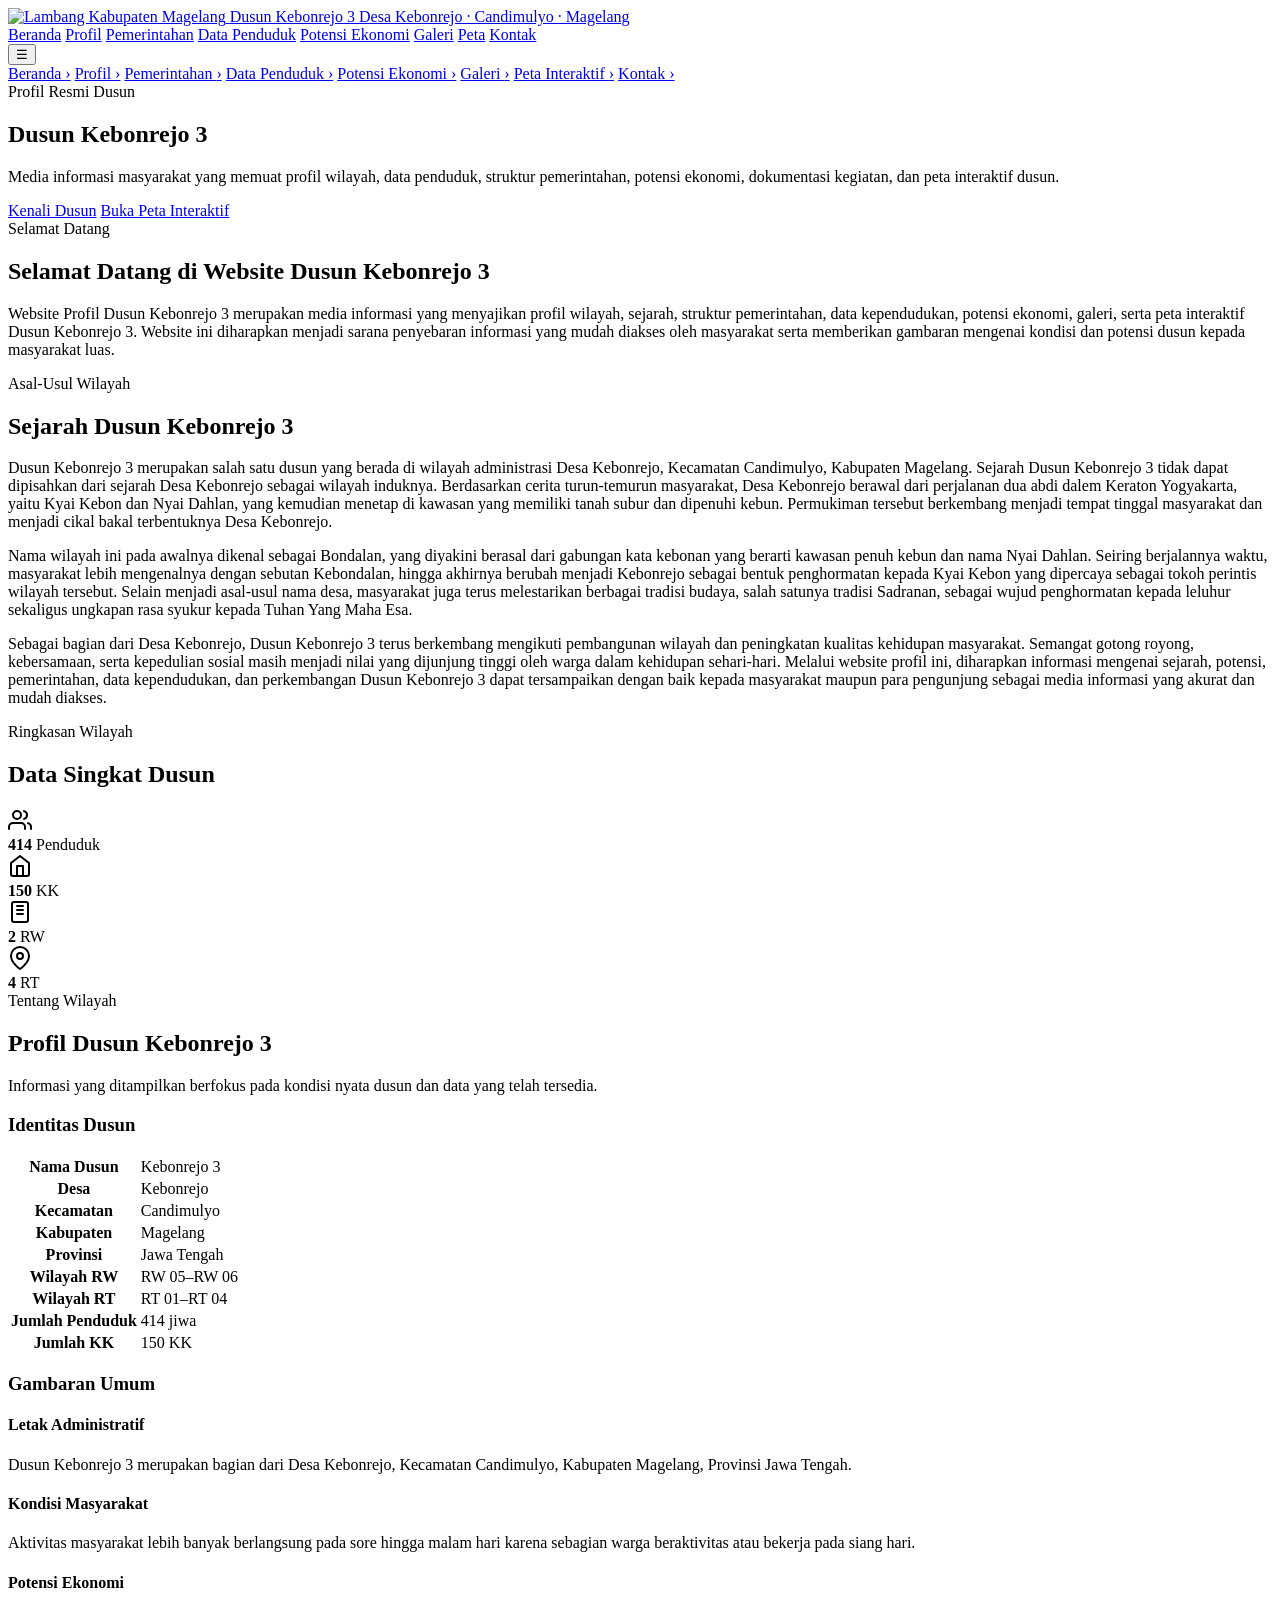
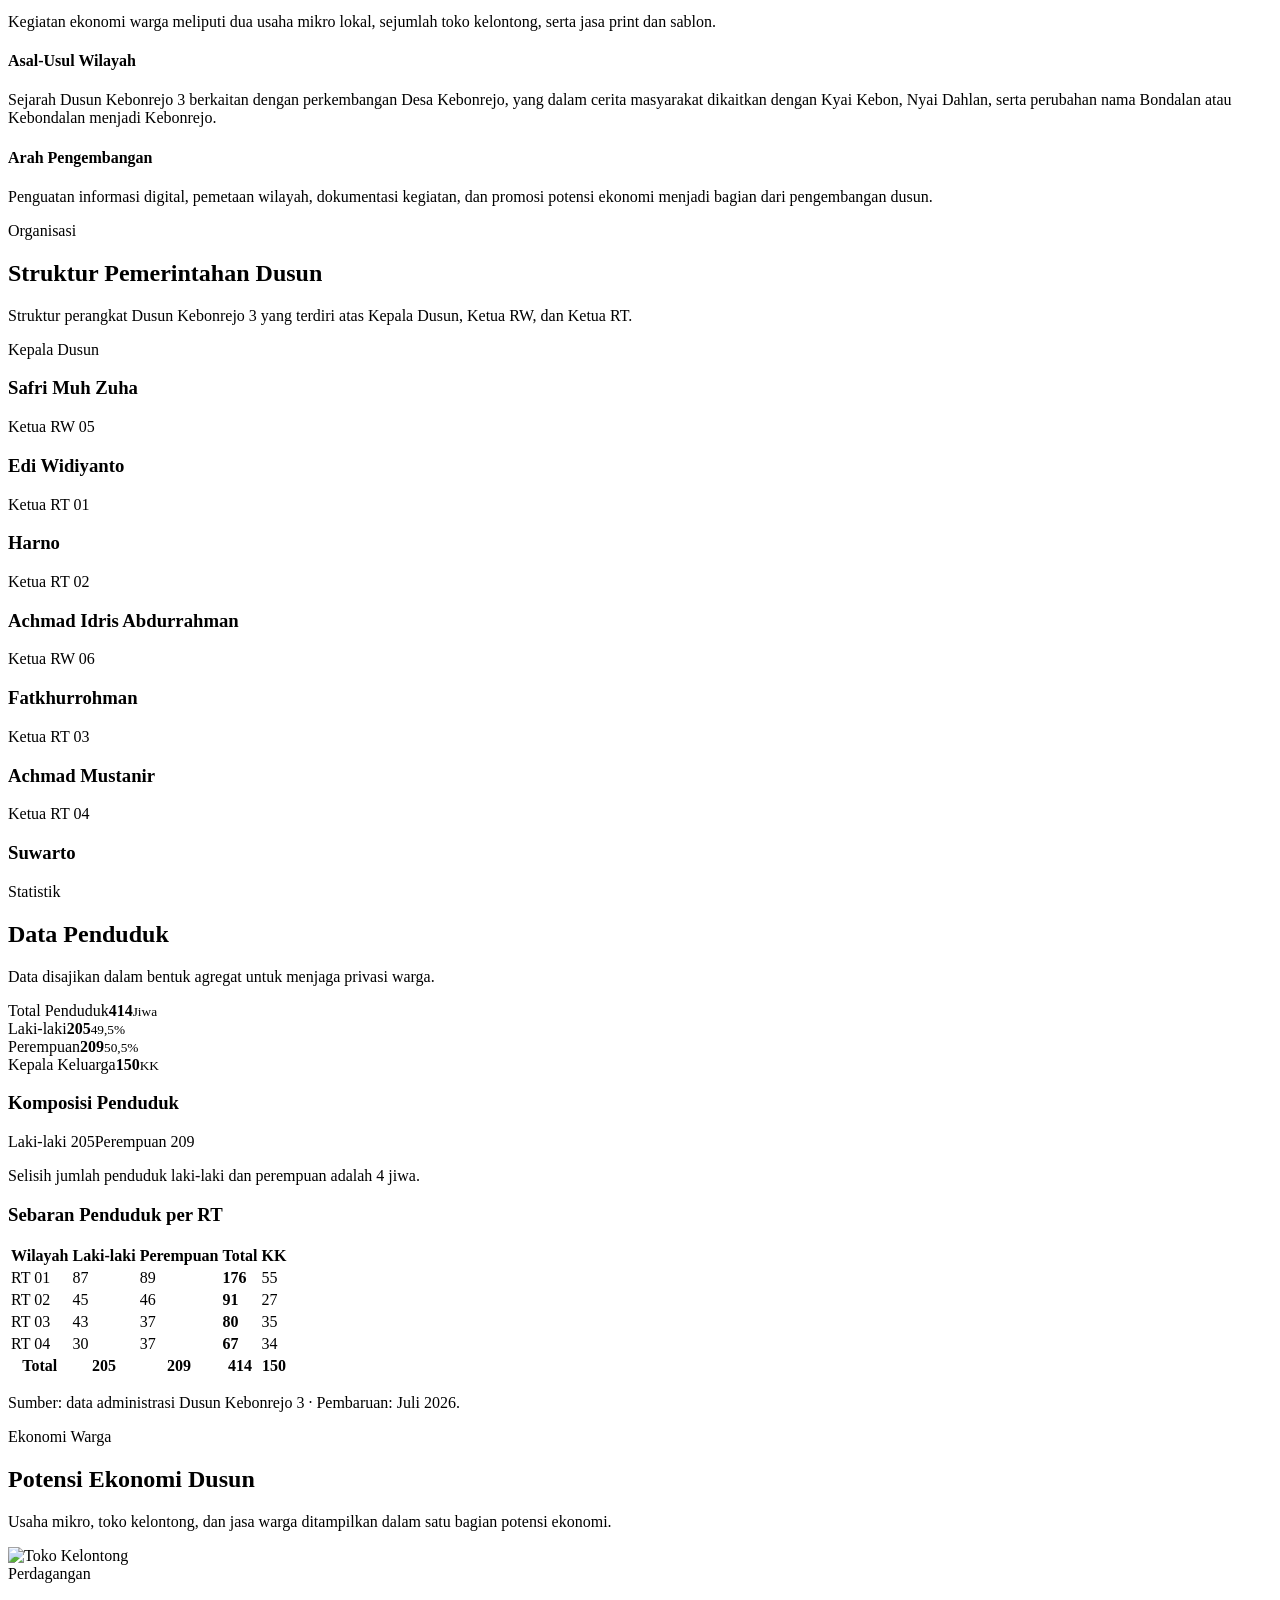
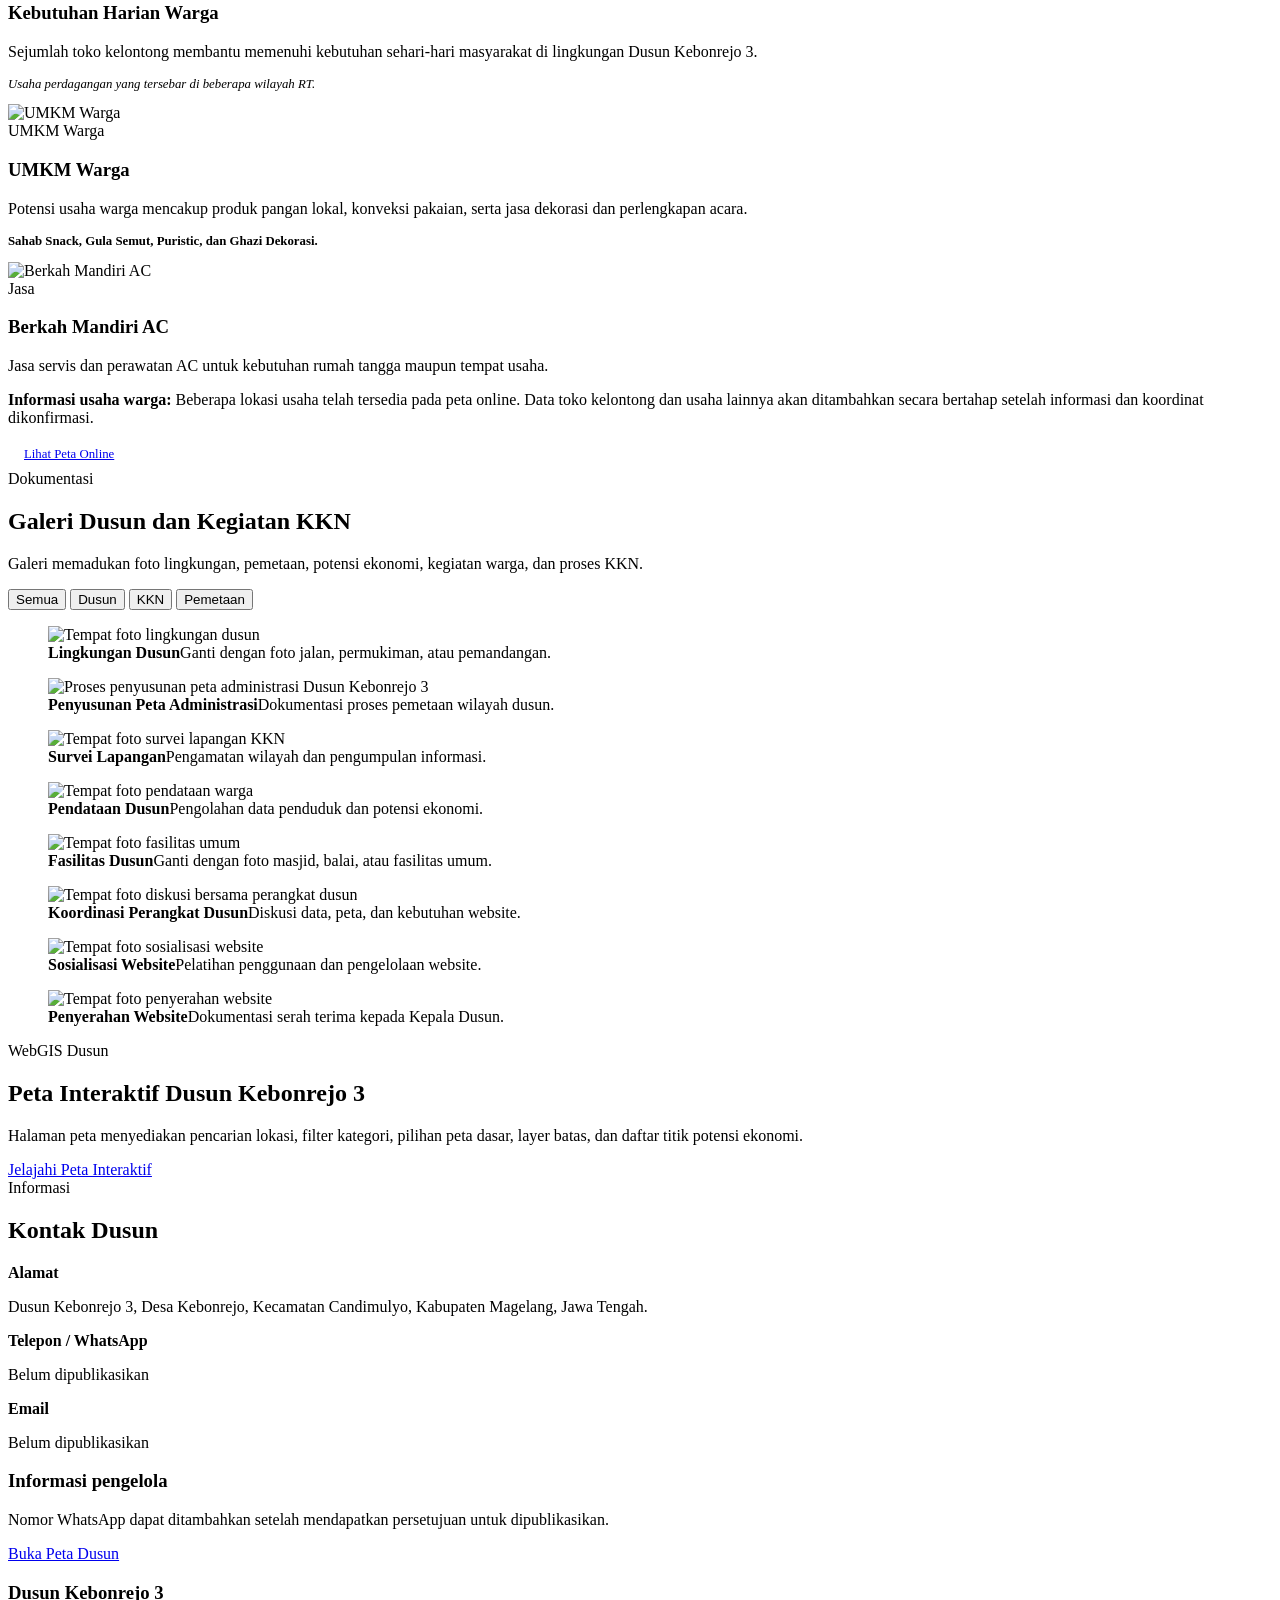
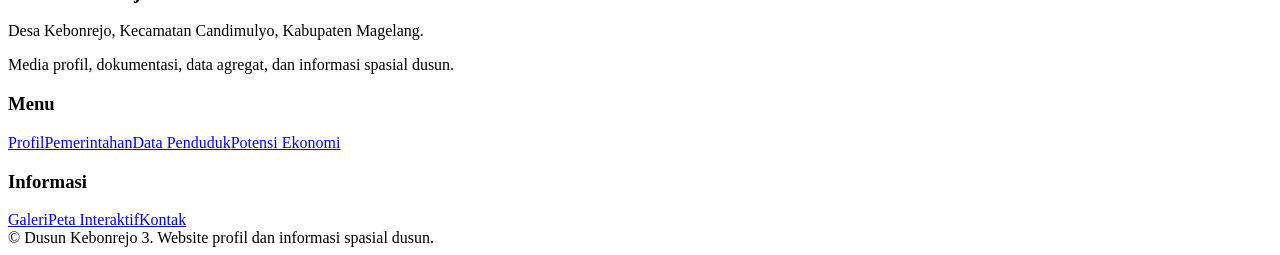
==== index.html @ 71b4f5b8 "Add files via upload" ====
<!DOCTYPE html>
<html lang="id">
<head>
  <meta charset="UTF-8" />
  <meta name="viewport" content="width=device-width, initial-scale=1.0" />
  <meta name="theme-color" content="#123b24" />
  <meta name="description" content="Website profil Dusun Kebonrejo 3, Desa Kebonrejo, Kecamatan Candimulyo, Kabupaten Magelang." />
  <title>Dusun Kebonrejo 3 | Profil Dusun</title>
  <link rel="icon" href="assets/img/Lambang_Kabupaten_Magelang.jpg" type="image/jpeg" />
  <link rel="stylesheet" href="assets/css/styles.css" />
</head>
<body data-page="beranda">
  <header class="site-header">
    <div class="container navbar">
      <a class="brand" href="index.html" aria-label="Beranda Dusun Kebonrejo 3">
        <img class="brand__logo" src="assets/img/Lambang_Kabupaten_Magelang.jpg" alt="Lambang Kabupaten Magelang" />
        <span>
          <span class="brand__title">Dusun Kebonrejo 3</span>
          <span class="brand__subtitle">Desa Kebonrejo · Candimulyo · Magelang</span>
        </span>
      </a>

      <nav class="main-nav" aria-label="Navigasi utama">
        <a data-nav="beranda" href="#beranda">Beranda</a>
        <a href="#profil">Profil</a>
        <a href="#pemerintahan">Pemerintahan</a>
        <a href="#data">Data Penduduk</a>
        <a href="#potensi">Potensi Ekonomi</a>
        <a href="#galeri">Galeri</a>
        <a data-nav="peta" href="peta.html">Peta</a>
        <a href="#kontak">Kontak</a>
      </nav>

      <button class="menu-toggle" id="menuToggle" type="button" aria-label="Buka menu" aria-expanded="false">☰</button>
    </div>

    <div class="mobile-menu" id="mobileMenu">
      <nav aria-label="Navigasi mobile">
        <a href="#beranda">Beranda <span>›</span></a>
        <a href="#profil">Profil <span>›</span></a>
        <a href="#pemerintahan">Pemerintahan <span>›</span></a>
        <a href="#data">Data Penduduk <span>›</span></a>
        <a href="#potensi">Potensi Ekonomi <span>›</span></a>
        <a href="#galeri">Galeri <span>›</span></a>
        <a href="peta.html">Peta Interaktif <span>›</span></a>
        <a href="#kontak">Kontak <span>›</span></a>
      </nav>
    </div>
  </header>

  <main>
    <section class="hero" id="beranda">
      <div class="container hero__content">
        <span class="hero__label">Profil Resmi Dusun</span>
        <h1>Dusun Kebonrejo 3</h1>
        <p>
          Media informasi masyarakat yang memuat profil wilayah, data penduduk,
          struktur pemerintahan, potensi ekonomi, dokumentasi kegiatan, dan peta interaktif dusun.
        </p>
        <div class="button-row">
          <a class="button button--primary" href="#profil">Kenali Dusun</a>
          <a class="button button--light" href="peta.html">Buka Peta Interaktif</a>
        </div>
      </div>
    </section>

    <section class="section">
      <div class="container intro-layout">
        <!-- Panel 1: Selamat Datang -->
        <article class="panel">
          <div class="panel__body">
            <div class="section-heading compact">
              <div class="section-heading__text">
                <span class="section-kicker">Selamat Datang</span>
                <h2>Selamat Datang di Website Dusun Kebonrejo 3</h2>
              </div>
            </div>
            <p class="intro-welcome-text">
              Website Profil Dusun Kebonrejo 3 merupakan media informasi yang menyajikan profil wilayah, sejarah, struktur pemerintahan, data kependudukan, potensi ekonomi, galeri, serta peta interaktif Dusun Kebonrejo 3. Website ini diharapkan menjadi sarana penyebaran informasi yang mudah diakses oleh masyarakat serta memberikan gambaran mengenai kondisi dan potensi dusun kepada masyarakat luas.
            </p>
          </div>
        </article>

        <!-- Panel 2: Sejarah Dusun Kebonrejo 3 -->
        <article class="panel">
          <div class="panel__body">
            <div class="section-heading compact">
              <div class="section-heading__text">
                <span class="section-kicker">Asal-Usul Wilayah</span>
                <h2>Sejarah Dusun Kebonrejo 3</h2>
              </div>
            </div>
            <div class="history-content">
              <p>Dusun Kebonrejo 3 merupakan salah satu dusun yang berada di wilayah administrasi Desa Kebonrejo, Kecamatan Candimulyo, Kabupaten Magelang. Sejarah Dusun Kebonrejo 3 tidak dapat dipisahkan dari sejarah Desa Kebonrejo sebagai wilayah induknya. Berdasarkan cerita turun-temurun masyarakat, Desa Kebonrejo berawal dari perjalanan dua abdi dalem Keraton Yogyakarta, yaitu Kyai Kebon dan Nyai Dahlan, yang kemudian menetap di kawasan yang memiliki tanah subur dan dipenuhi kebun. Permukiman tersebut berkembang menjadi tempat tinggal masyarakat dan menjadi cikal bakal terbentuknya Desa Kebonrejo.</p>
              <p>Nama wilayah ini pada awalnya dikenal sebagai Bondalan, yang diyakini berasal dari gabungan kata kebonan yang berarti kawasan penuh kebun dan nama Nyai Dahlan. Seiring berjalannya waktu, masyarakat lebih mengenalnya dengan sebutan Kebondalan, hingga akhirnya berubah menjadi Kebonrejo sebagai bentuk penghormatan kepada Kyai Kebon yang dipercaya sebagai tokoh perintis wilayah tersebut. Selain menjadi asal-usul nama desa, masyarakat juga terus melestarikan berbagai tradisi budaya, salah satunya tradisi Sadranan, sebagai wujud penghormatan kepada leluhur sekaligus ungkapan rasa syukur kepada Tuhan Yang Maha Esa.</p>
              <p>Sebagai bagian dari Desa Kebonrejo, Dusun Kebonrejo 3 terus berkembang mengikuti pembangunan wilayah dan peningkatan kualitas kehidupan masyarakat. Semangat gotong royong, kebersamaan, serta kepedulian sosial masih menjadi nilai yang dijunjung tinggi oleh warga dalam kehidupan sehari-hari. Melalui website profil ini, diharapkan informasi mengenai sejarah, potensi, pemerintahan, data kependudukan, dan perkembangan Dusun Kebonrejo 3 dapat tersampaikan dengan baik kepada masyarakat maupun para pengunjung sebagai media informasi yang akurat dan mudah diakses.</p>
            </div>
          </div>
        </article>

        <!-- Panel 3: Data Singkat Dusun -->
        <article class="panel">
          <div class="panel__body">
            <div class="section-heading compact">
              <div class="section-heading__text">
                <span class="section-kicker">Ringkasan Wilayah</span>
                <h2>Data Singkat Dusun</h2>
              </div>
            </div>
            <div class="intro-stats-grid">
              <div class="intro-stat-card">
                <div class="intro-stat-card__icon">
                  <svg width="24" height="24" viewBox="0 0 24 24" fill="none" stroke="currentColor" stroke-width="2" stroke-linecap="round" stroke-linejoin="round"><path d="M17 21v-2a4 4 0 0 0-4-4H5a4 4 0 0 0-4 4v2"/><circle cx="9" cy="7" r="4"/><path d="M23 21v-2a4 4 0 0 0-3-3.87"/><path d="M16 3.13a4 4 0 0 1 0 7.75"/></svg>
                </div>
                <div class="intro-stat-card__info">
                  <strong>414</strong>
                  <span>Penduduk</span>
                </div>
              </div>

              <div class="intro-stat-card">
                <div class="intro-stat-card__icon">
                  <svg width="24" height="24" viewBox="0 0 24 24" fill="none" stroke="currentColor" stroke-width="2" stroke-linecap="round" stroke-linejoin="round"><path d="M3 9l9-7 9 7v11a2 2 0 0 1-2 2H5a2 2 0 0 1-2-2z"/><polyline points="9 22 9 12 15 12 15 22"/></svg>
                </div>
                <div class="intro-stat-card__info">
                  <strong>150</strong>
                  <span>KK</span>
                </div>
              </div>

              <div class="intro-stat-card">
                <div class="intro-stat-card__icon">
                  <svg width="24" height="24" viewBox="0 0 24 24" fill="none" stroke="currentColor" stroke-width="2" stroke-linecap="round" stroke-linejoin="round"><rect x="4" y="2" width="16" height="20" rx="2" ry="2"/><line x1="9" y1="6" x2="15" y2="6"/><line x1="9" y1="10" x2="15" y2="10"/><line x1="9" y1="14" x2="15" y2="14"/></svg>
                </div>
                <div class="intro-stat-card__info">
                  <strong>2</strong>
                  <span>RW</span>
                </div>
              </div>

              <div class="intro-stat-card">
                <div class="intro-stat-card__icon">
                  <svg width="24" height="24" viewBox="0 0 24 24" fill="none" stroke="currentColor" stroke-width="2" stroke-linecap="round" stroke-linejoin="round"><path d="M21 10c0 7-9 13-9 13s-9-6-9-13a9 9 0 0 1 18 0z"/><circle cx="12" cy="10" r="3"/></svg>
                </div>
                <div class="intro-stat-card__info">
                  <strong>4</strong>
                  <span>RT</span>
                </div>
              </div>
            </div>
          </div>
        </article>
      </div>
    </section>

    <section class="section section--light" id="profil">
      <div class="container">
        <div class="section-heading">
          <div class="section-heading__text">
            <span class="section-kicker">Tentang Wilayah</span>
            <h2>Profil Dusun Kebonrejo 3</h2>
            <p>Informasi yang ditampilkan berfokus pada kondisi nyata dusun dan data yang telah tersedia.</p>
          </div>
        </div>

        <div class="profile-layout">
          <article class="panel">
            <div class="panel__body">
              <h3 class="profile-title">Identitas Dusun</h3>
              <table class="info-table identity-table">
                <tbody>
                  <tr><th>Nama Dusun</th><td>Kebonrejo 3</td></tr>
                  <tr><th>Desa</th><td>Kebonrejo</td></tr>
                  <tr><th>Kecamatan</th><td>Candimulyo</td></tr>
                  <tr><th>Kabupaten</th><td>Magelang</td></tr>
                  <tr><th>Provinsi</th><td>Jawa Tengah</td></tr>
                  <tr><th>Wilayah RW</th><td>RW 05–RW 06</td></tr>
                  <tr><th>Wilayah RT</th><td>RT 01–RT 04</td></tr>
                  <tr><th>Jumlah Penduduk</th><td>414 jiwa</td></tr>
                  <tr><th>Jumlah KK</th><td>150 KK</td></tr>
                </tbody>
              </table>
            </div>
          </article>

          <article class="panel">
            <div class="panel__body">
              <h3 class="profile-title">Gambaran Umum</h3>
              <div class="profile-content">
                <section class="profile-content__item"><h4>Letak Administratif</h4><p>Dusun Kebonrejo 3 merupakan bagian dari Desa Kebonrejo, Kecamatan Candimulyo, Kabupaten Magelang, Provinsi Jawa Tengah.</p></section>
                <section class="profile-content__item"><h4>Kondisi Masyarakat</h4><p>Aktivitas masyarakat lebih banyak berlangsung pada sore hingga malam hari karena sebagian warga beraktivitas atau bekerja pada siang hari.</p></section>
                <section class="profile-content__item"><h4>Potensi Ekonomi</h4><p>Kegiatan ekonomi warga meliputi dua usaha mikro lokal, sejumlah toko kelontong, serta jasa print dan sablon.</p></section>
                <section class="profile-content__item"><h4>Asal-Usul Wilayah</h4><p>Sejarah Dusun Kebonrejo 3 berkaitan dengan perkembangan Desa Kebonrejo, yang dalam cerita masyarakat dikaitkan dengan Kyai Kebon, Nyai Dahlan, serta perubahan nama Bondalan atau Kebondalan menjadi Kebonrejo.</p></section>
                <section class="profile-content__item"><h4>Arah Pengembangan</h4><p>Penguatan informasi digital, pemetaan wilayah, dokumentasi kegiatan, dan promosi potensi ekonomi menjadi bagian dari pengembangan dusun.</p></section>
              </div>
            </div>
          </article>
        </div>
      </div>
    </section>

    <section class="section" id="pemerintahan">
      <div class="container">
        <div class="section-heading">
          <div class="section-heading__text">
            <span class="section-kicker">Organisasi</span>
            <h2>Struktur Pemerintahan Dusun</h2>
            <p>Struktur perangkat Dusun Kebonrejo 3 yang terdiri atas Kepala Dusun, Ketua RW, dan Ketua RT.</p>
          </div>
        </div>

        <div class="org-chart">
          <article class="official-card official-card--featured">
            <span class="official-card__role">Kepala Dusun</span>
            <h3>Safri Muh Zuha</h3>
          </article>

          <span class="org-line"></span>

          <div class="org-branches">
            <div class="org-branch">
              <article class="official-card official-card--rw">
                <span class="official-card__role">Ketua RW 05</span>
                <h3>Edi Widiyanto</h3>
              </article>

              <span class="org-line"></span>

              <div class="org-subgrid">
                <article class="official-card">
                  <span class="official-card__role">Ketua RT 01</span>
                  <h3>Harno</h3>
                </article>
                <article class="official-card">
                  <span class="official-card__role">Ketua RT 02</span>
                  <h3>Achmad Idris Abdurrahman</h3>
                </article>
              </div>
            </div>

            <div class="org-branch">
              <article class="official-card official-card--rw">
                <span class="official-card__role">Ketua RW 06</span>
                <h3>Fatkhurrohman</h3>
              </article>

              <span class="org-line"></span>

              <div class="org-subgrid">
                <article class="official-card">
                  <span class="official-card__role">Ketua RT 03</span>
                  <h3>Achmad Mustanir</h3>
                </article>
                <article class="official-card">
                  <span class="official-card__role">Ketua RT 04</span>
                  <h3>Suwarto</h3>
                </article>
              </div>
            </div>
          </div>
        </div>
      </div>
    </section>

    <section class="section section--light" id="data">
      <div class="container">
        <div class="section-heading">
          <div class="section-heading__text"><span class="section-kicker">Statistik</span><h2>Data Penduduk</h2><p>Data disajikan dalam bentuk agregat untuk menjaga privasi warga.</p></div>
        </div>

        <div class="grid-4 data-grid-mobile">
          <article class="panel data-box"><span>Total Penduduk</span><strong>414</strong><small>Jiwa</small></article>
          <article class="panel data-box"><span>Laki-laki</span><strong>205</strong><small>49,5%</small></article>
          <article class="panel data-box"><span>Perempuan</span><strong>209</strong><small>50,5%</small></article>
          <article class="panel data-box"><span>Kepala Keluarga</span><strong>150</strong><small>KK</small></article>
        </div>

        <div class="data-layout">
          <article class="panel">
            <div class="panel__body">
              <h3 class="profile-title">Komposisi Penduduk</h3>
              <div class="gender-bar" aria-label="Perbandingan penduduk laki-laki dan perempuan"><span class="gender-bar__male" style="width:49.5%">Laki-laki 205</span><span class="gender-bar__female" style="width:50.5%">Perempuan 209</span></div>
              <p class="data-note">Selisih jumlah penduduk laki-laki dan perempuan adalah 4 jiwa.</p>
            </div>
          </article>

          <article class="panel">
            <div class="panel__body">
              <h3 class="profile-title">Sebaran Penduduk per RT</h3>
              <div class="table-wrap">
                <table class="info-table population-table">
                  <thead><tr><th>Wilayah</th><th>Laki-laki</th><th>Perempuan</th><th>Total</th><th>KK</th></tr></thead>
                  <tbody>
                    <tr><td>RT 01</td><td>87</td><td>89</td><td><strong>176</strong></td><td>55</td></tr>
                    <tr><td>RT 02</td><td>45</td><td>46</td><td><strong>91</strong></td><td>27</td></tr>
                    <tr><td>RT 03</td><td>43</td><td>37</td><td><strong>80</strong></td><td>35</td></tr>
                    <tr><td>RT 04</td><td>30</td><td>37</td><td><strong>67</strong></td><td>34</td></tr>
                  </tbody>
                  <tfoot><tr><th>Total</th><th>205</th><th>209</th><th>414</th><th>150</th></tr></tfoot>
                </table>
              </div>
            </div>
          </article>
        </div>
        <p class="data-source">Sumber: data administrasi Dusun Kebonrejo 3 · Pembaruan: Juli 2026.</p>
      </div>
    </section>

    <section class="section" id="potensi">
      <div class="container">
        <div class="section-heading">
          <div class="section-heading__text">
            <span class="section-kicker">Ekonomi Warga</span>
            <h2>Potensi Ekonomi Dusun</h2>
            <p>Usaha mikro, toko kelontong, dan jasa warga ditampilkan dalam satu bagian potensi ekonomi.</p>
          </div>
        </div>
        <div class="grid-3 potential-grid">
          <!-- Card 1: Toko Kelontong -->
          <article class="potential-card">
            <img src="assets/img/potensi-toko.svg" alt="Toko Kelontong" />
            <div>
              <span class="tag">Perdagangan</span>
              <h3>Kebutuhan Harian Warga</h3>
              <p>Sejumlah toko kelontong membantu memenuhi kebutuhan sehari-hari masyarakat di lingkungan Dusun Kebonrejo 3.</p>
              <p style="margin-top: 8px; font-size: 0.8rem; color: var(--muted); font-style: italic;">Usaha perdagangan yang tersebar di beberapa wilayah RT.</p>
            </div>
          </article>
          <!-- Card 2: Produk dan Usaha Kreatif -->
          <article class="potential-card">
            <img src="assets/img/potensi-umkm.svg" alt="UMKM Warga" />
            <div>
              <span class="tag">UMKM Warga</span>
              <h3>UMKM Warga</h3>
              <p>Potensi usaha warga mencakup produk pangan lokal, konveksi pakaian, serta jasa dekorasi dan perlengkapan acara.</p>
              <p style="margin-top: 8px; font-size: 0.8rem; color: var(--primary-700); font-weight: 700;">Sahab Snack, Gula Semut, Puristic, dan Ghazi Dekorasi.</p>
            </div>
          </article>
          <!-- Card 3: Jasa -->
          <article class="potential-card">
            <img src="assets/img/potensi-sablon.svg" alt="Berkah Mandiri AC" />
            <div>
              <span class="tag">Jasa</span>
              <h3>Berkah Mandiri AC</h3>
              <p>Jasa servis dan perawatan AC untuk kebutuhan rumah tangga maupun tempat usaha.</p>
            </div>
          </article>
        </div>
        <div class="notice-box" style="display: flex; flex-direction: column; align-items: flex-start; gap: 12px;">
          <span><strong>Informasi usaha warga:</strong> Beberapa lokasi usaha telah tersedia pada peta online. Data toko kelontong dan usaha lainnya akan ditambahkan secara bertahap setelah informasi dan koordinat dikonfirmasi.</span>
          <a class="button button--primary" href="peta.html" style="font-size: 0.8rem; padding: 8px 16px;">Lihat Peta Online</a>
        </div>
      </div>
    </section>

    <section class="section section--light" id="galeri">
      <div class="container">
        <div class="section-heading">
          <div class="section-heading__text"><span class="section-kicker">Dokumentasi</span><h2>Galeri Dusun dan Kegiatan KKN</h2><p>Galeri memadukan foto lingkungan, pemetaan, potensi ekonomi, kegiatan warga, dan proses KKN.</p></div>
          <div class="gallery-filter" aria-label="Filter galeri">
            <button class="gallery-filter__button active" data-filter="all">Semua</button>
            <button class="gallery-filter__button" data-filter="dusun">Dusun</button>
            <button class="gallery-filter__button" data-filter="kkn">KKN</button>
            <button class="gallery-filter__button" data-filter="peta">Pemetaan</button>
          </div>
        </div>

        <div class="gallery-grid">
          <figure class="gallery-item" data-category="dusun"><img src="assets/img/galeri-lingkungan.svg" alt="Tempat foto lingkungan dusun" /><figcaption><strong>Lingkungan Dusun</strong><span>Ganti dengan foto jalan, permukiman, atau pemandangan.</span></figcaption></figure>
          <figure class="gallery-item" data-category="peta"><img src="assets/img/peta-progress.jpg" alt="Proses penyusunan peta administrasi Dusun Kebonrejo 3" /><figcaption><strong>Penyusunan Peta Administrasi</strong><span>Dokumentasi proses pemetaan wilayah dusun.</span></figcaption></figure>
          <figure class="gallery-item" data-category="kkn"><img src="assets/img/galeri-survei.svg" alt="Tempat foto survei lapangan KKN" /><figcaption><strong>Survei Lapangan</strong><span>Pengamatan wilayah dan pengumpulan informasi.</span></figcaption></figure>
          <figure class="gallery-item" data-category="kkn"><img src="assets/img/galeri-pendataan.svg" alt="Tempat foto pendataan warga" /><figcaption><strong>Pendataan Dusun</strong><span>Pengolahan data penduduk dan potensi ekonomi.</span></figcaption></figure>
          <figure class="gallery-item" data-category="dusun"><img src="assets/img/galeri-fasilitas.svg" alt="Tempat foto fasilitas umum" /><figcaption><strong>Fasilitas Dusun</strong><span>Ganti dengan foto masjid, balai, atau fasilitas umum.</span></figcaption></figure>
          <figure class="gallery-item" data-category="kkn"><img src="assets/img/galeri-diskusi.svg" alt="Tempat foto diskusi bersama perangkat dusun" /><figcaption><strong>Koordinasi Perangkat Dusun</strong><span>Diskusi data, peta, dan kebutuhan website.</span></figcaption></figure>
          <figure class="gallery-item" data-category="kkn"><img src="assets/img/galeri-sosialisasi.svg" alt="Tempat foto sosialisasi website" /><figcaption><strong>Sosialisasi Website</strong><span>Pelatihan penggunaan dan pengelolaan website.</span></figcaption></figure>
          <figure class="gallery-item" data-category="kkn"><img src="assets/img/galeri-penyerahan.svg" alt="Tempat foto penyerahan website" /><figcaption><strong>Penyerahan Website</strong><span>Dokumentasi serah terima kepada Kepala Dusun.</span></figcaption></figure>
        </div>
      </div>
    </section>

    <section class="section">
      <div class="container">
        <article class="panel map-cta">
          <div><span class="section-kicker">WebGIS Dusun</span><h2>Peta Interaktif Dusun Kebonrejo 3</h2><p>Halaman peta menyediakan pencarian lokasi, filter kategori, pilihan peta dasar, layer batas, dan daftar titik potensi ekonomi.</p></div>
          <a class="button button--primary" href="peta.html">Jelajahi Peta Interaktif</a>
        </article>
      </div>
    </section>

    <section class="section section--light" id="kontak">
      <div class="container contact-grid">
        <div class="panel">
          <div class="panel__body">
            <div class="section-heading compact"><div class="section-heading__text"><span class="section-kicker">Informasi</span><h2>Kontak Dusun</h2></div></div>
            <div class="contact-list">
              <div class="contact-item"><strong>Alamat</strong><p>Dusun Kebonrejo 3, Desa Kebonrejo, Kecamatan Candimulyo, Kabupaten Magelang, Jawa Tengah.</p></div>
              <div class="contact-item"><strong>Telepon / WhatsApp</strong><p>Belum dipublikasikan</p></div>
              <div class="contact-item"><strong>Email</strong><p>Belum dipublikasikan</p></div>
            </div>
          </div>
        </div>
        <aside class="contact-action">
          <h3>Informasi pengelola</h3>
          <p>Nomor WhatsApp dapat ditambahkan setelah mendapatkan persetujuan untuk dipublikasikan.</p>
          <a class="button button--light" href="peta.html">Buka Peta Dusun</a>
        </aside>
      </div>
    </section>
  </main>

  <footer class="site-footer">
    <div class="container site-footer__main">
      <div><h3>Dusun Kebonrejo 3</h3><p>Desa Kebonrejo, Kecamatan Candimulyo, Kabupaten Magelang.</p><p>Media profil, dokumentasi, data agregat, dan informasi spasial dusun.</p></div>
      <div><h3>Menu</h3><nav class="footer-links"><a href="#profil">Profil</a><a href="#pemerintahan">Pemerintahan</a><a href="#data">Data Penduduk</a><a href="#potensi">Potensi Ekonomi</a></nav></div>
      <div><h3>Informasi</h3><nav class="footer-links"><a href="#galeri">Galeri</a><a href="peta.html">Peta Interaktif</a><a href="#kontak">Kontak</a></nav></div>
    </div>
    <div class="site-footer__bottom">© <span id="currentYear"></span> Dusun Kebonrejo 3. Website profil dan informasi spasial dusun.</div>
  </footer>

  <script src="assets/js/main.js"></script>
</body>
</html>
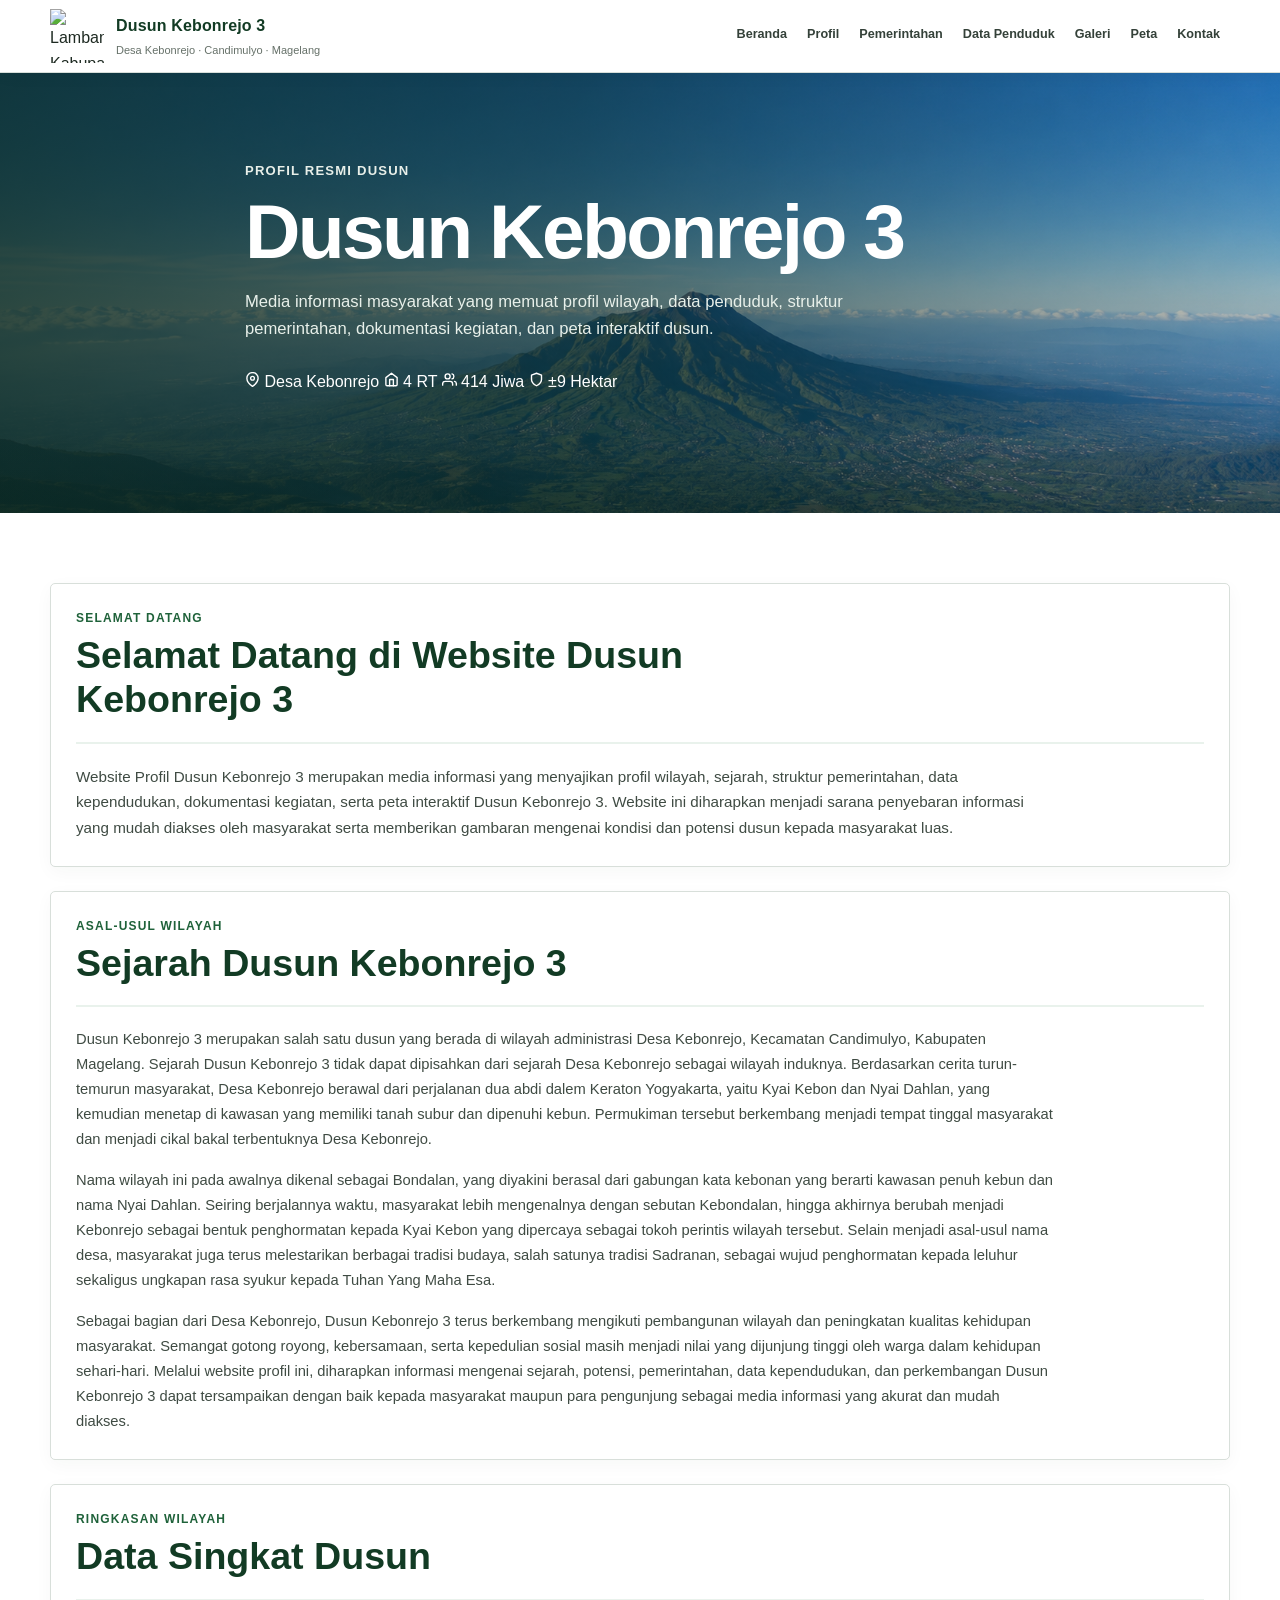
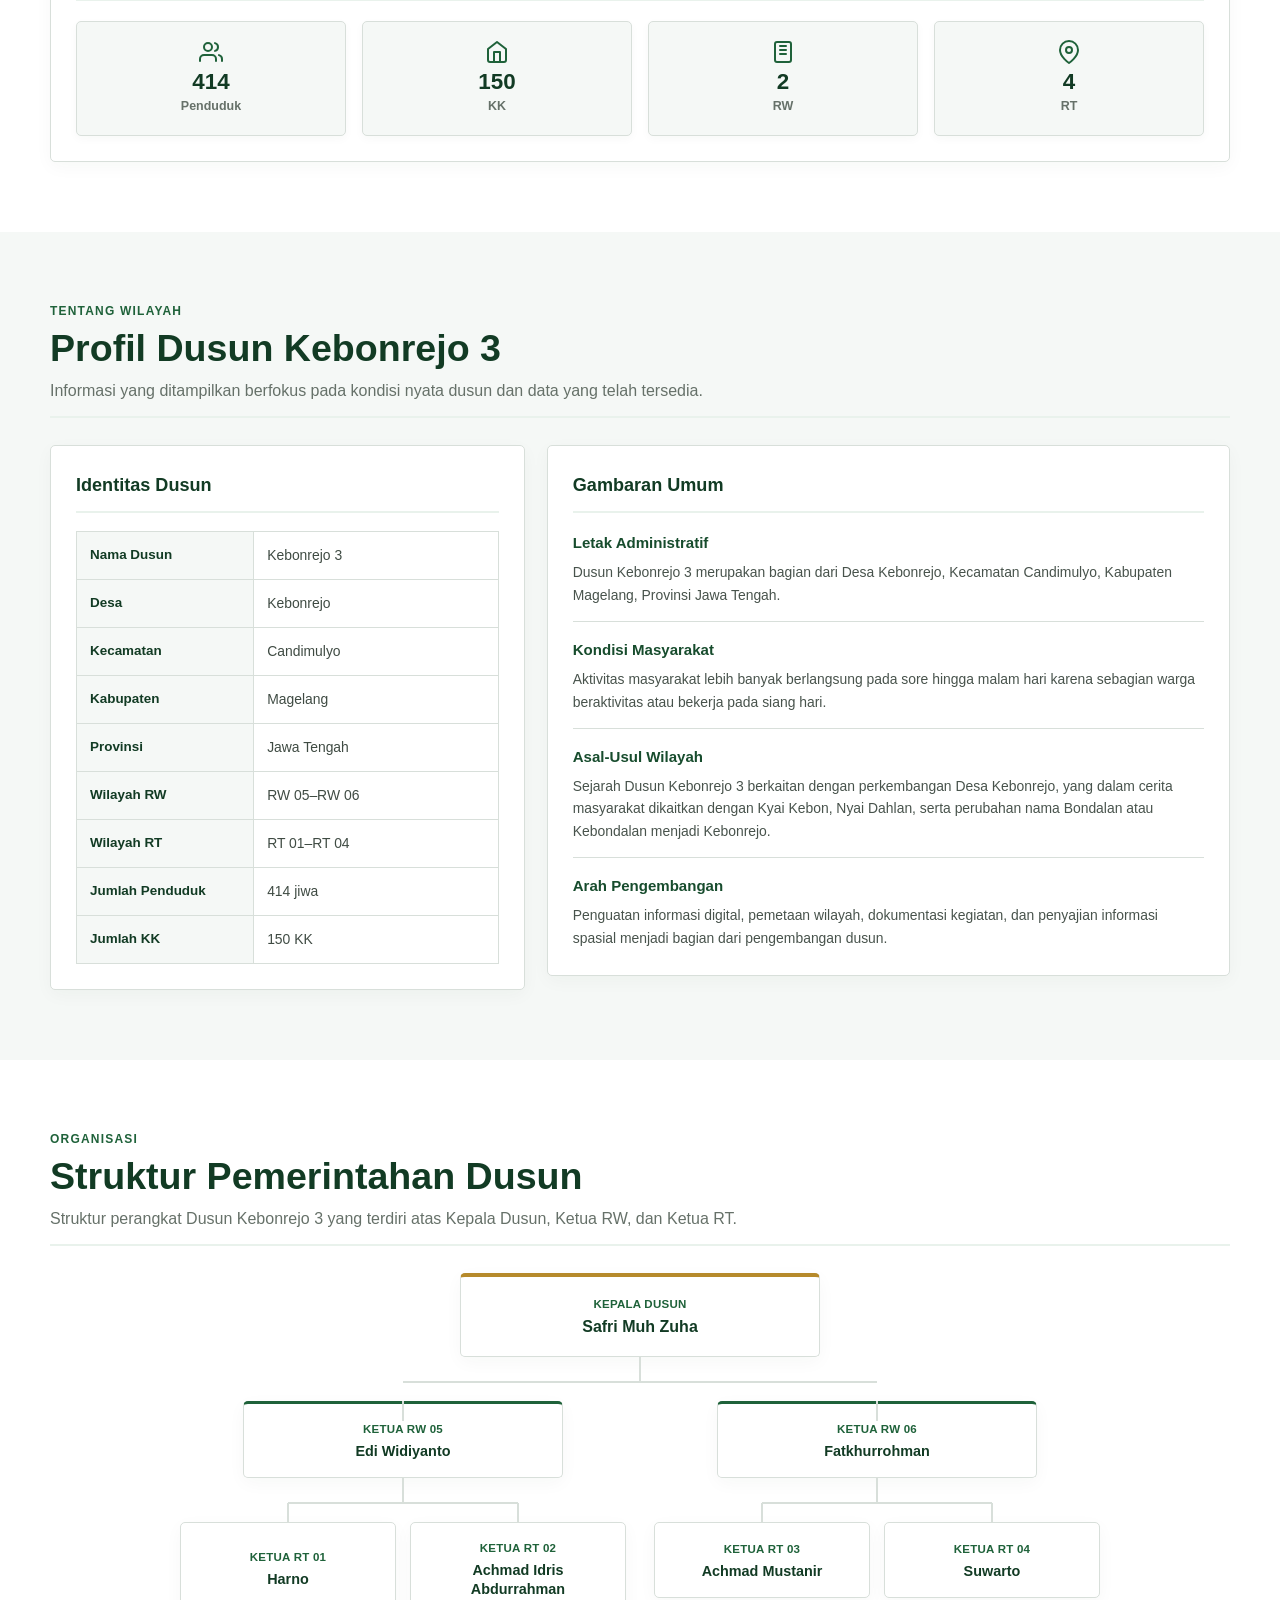
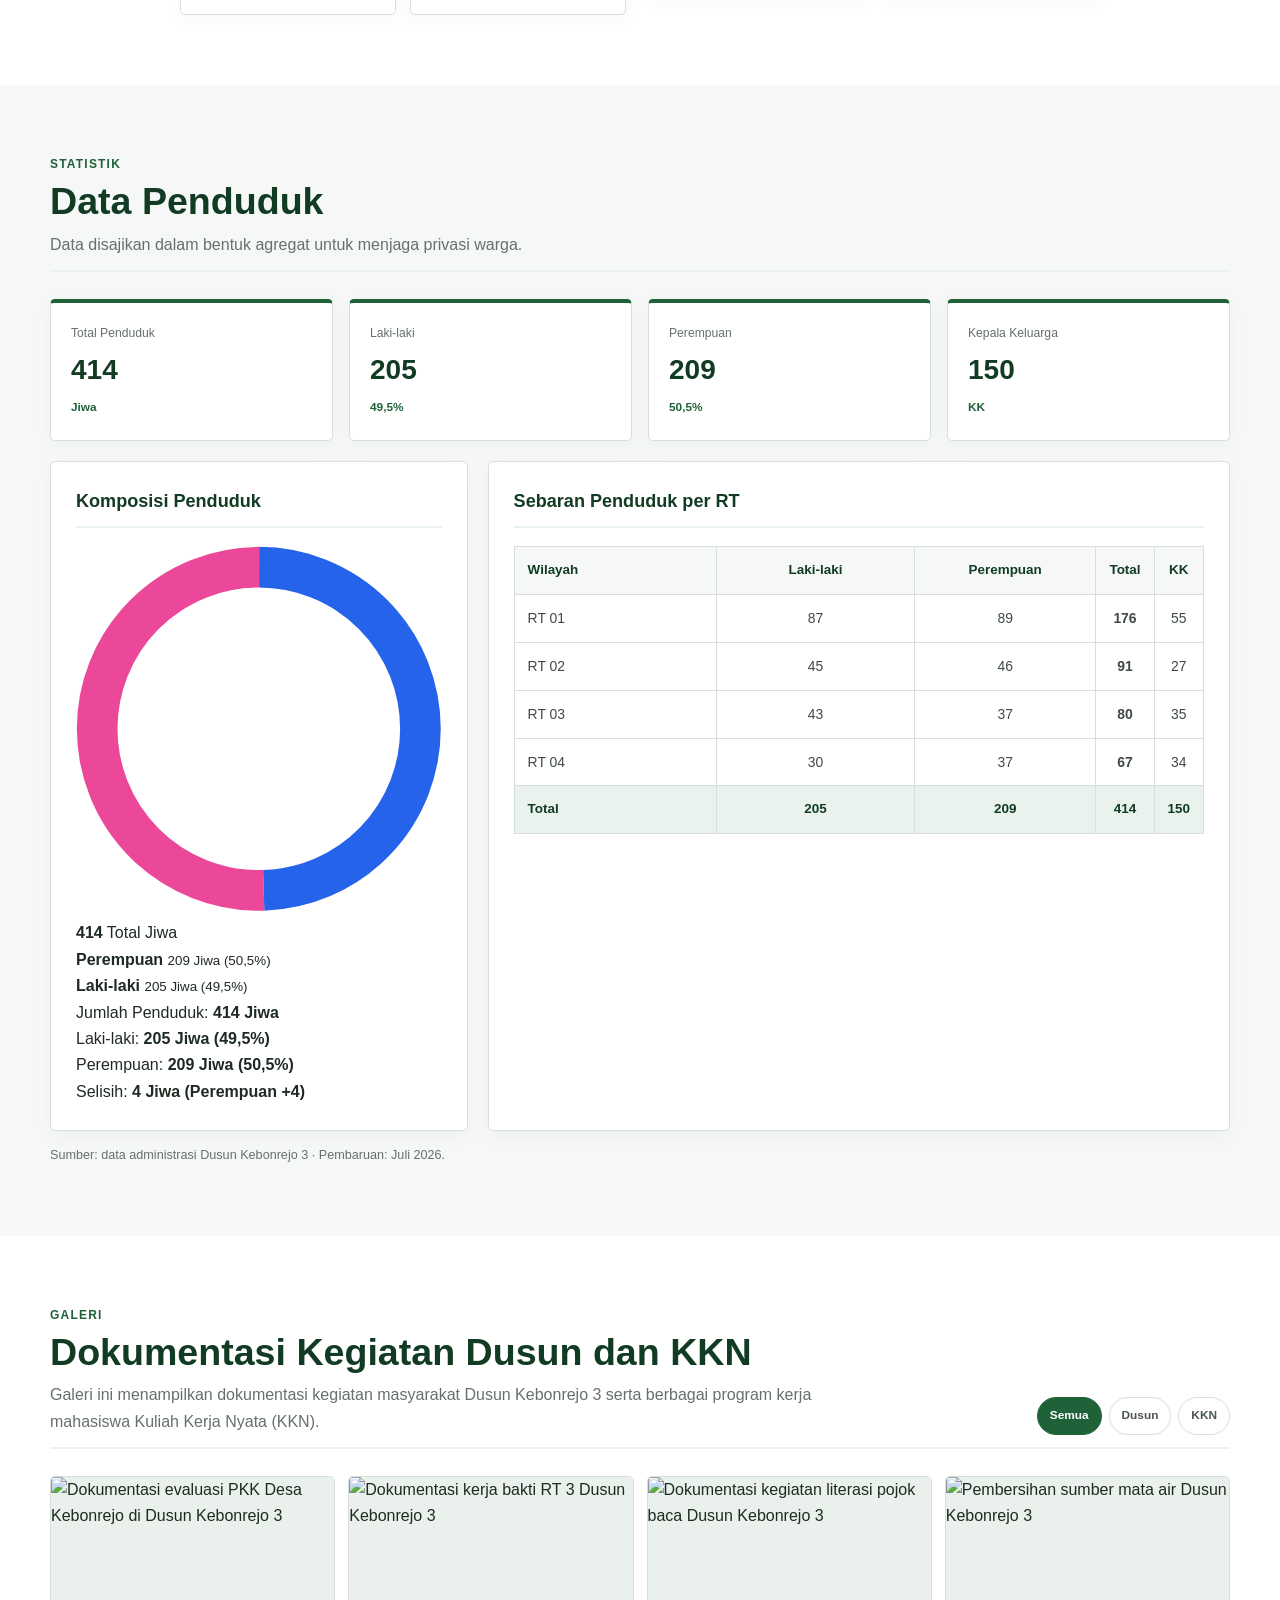
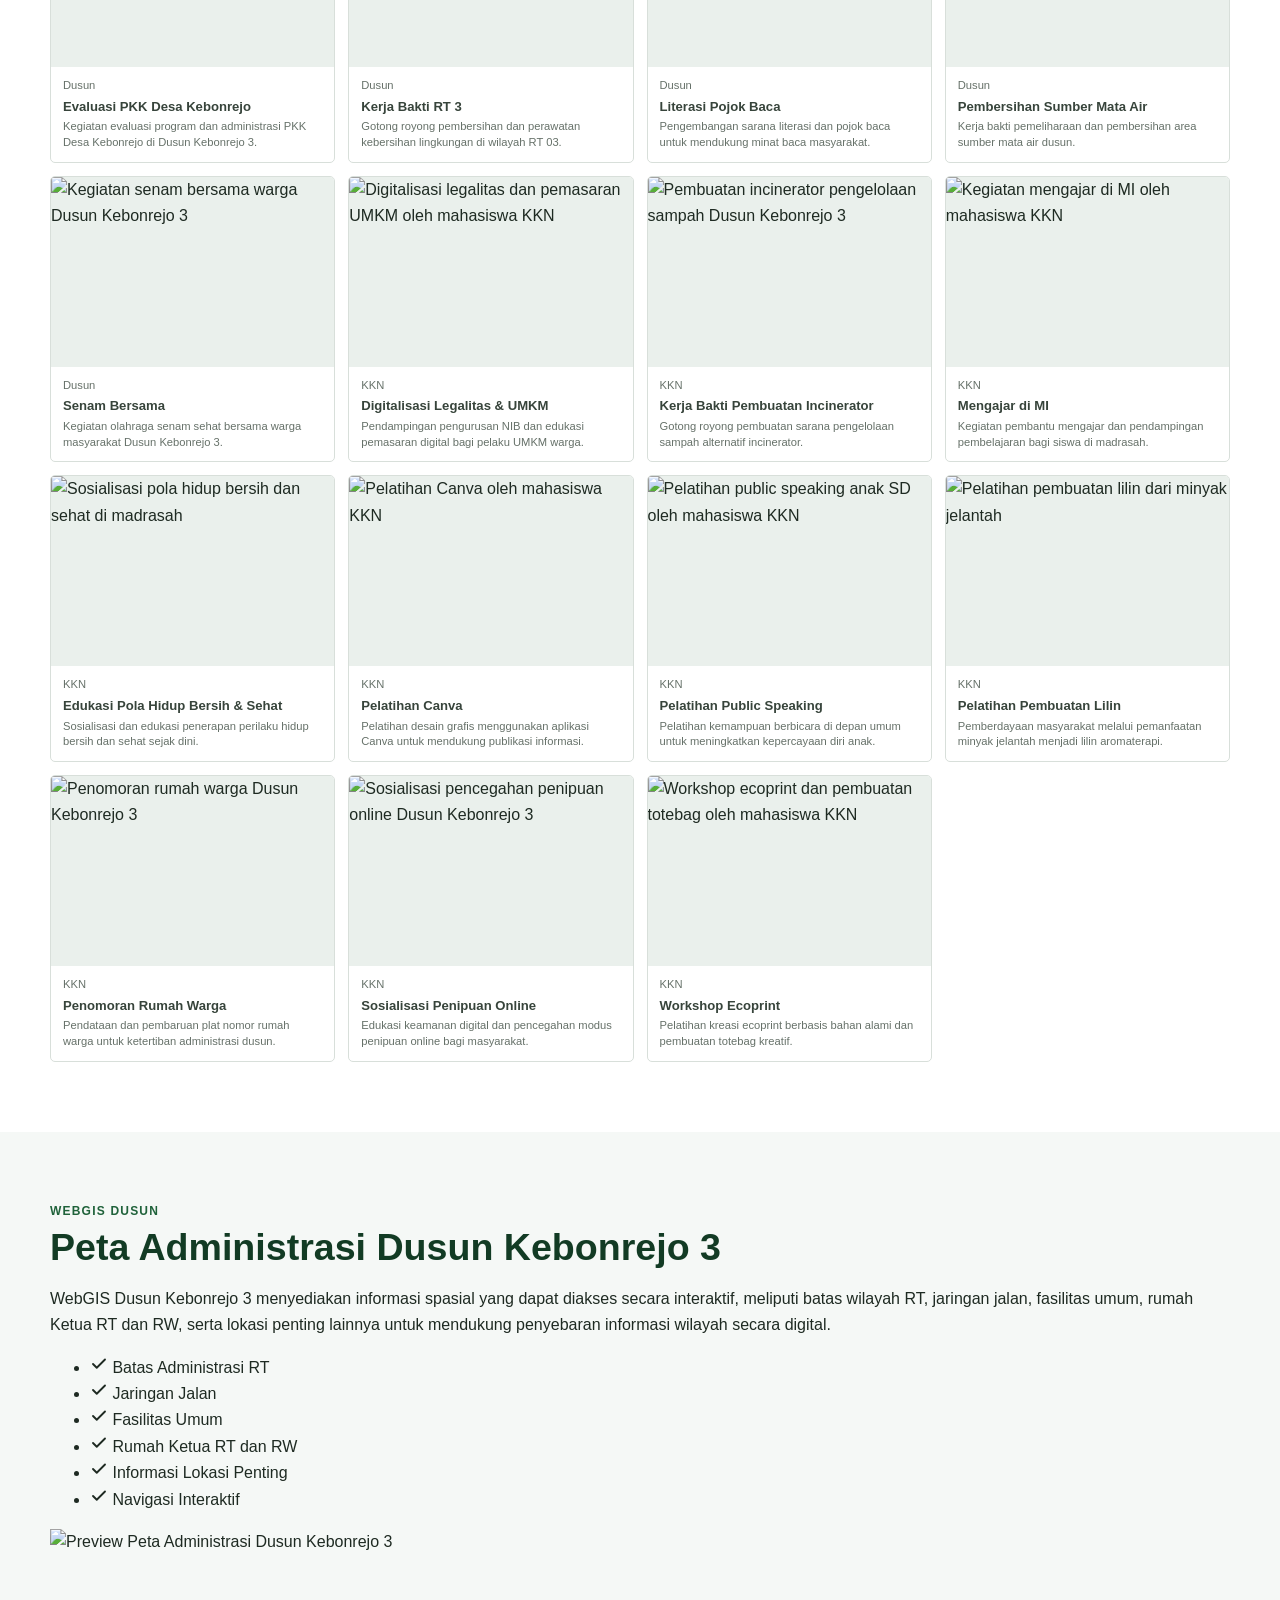
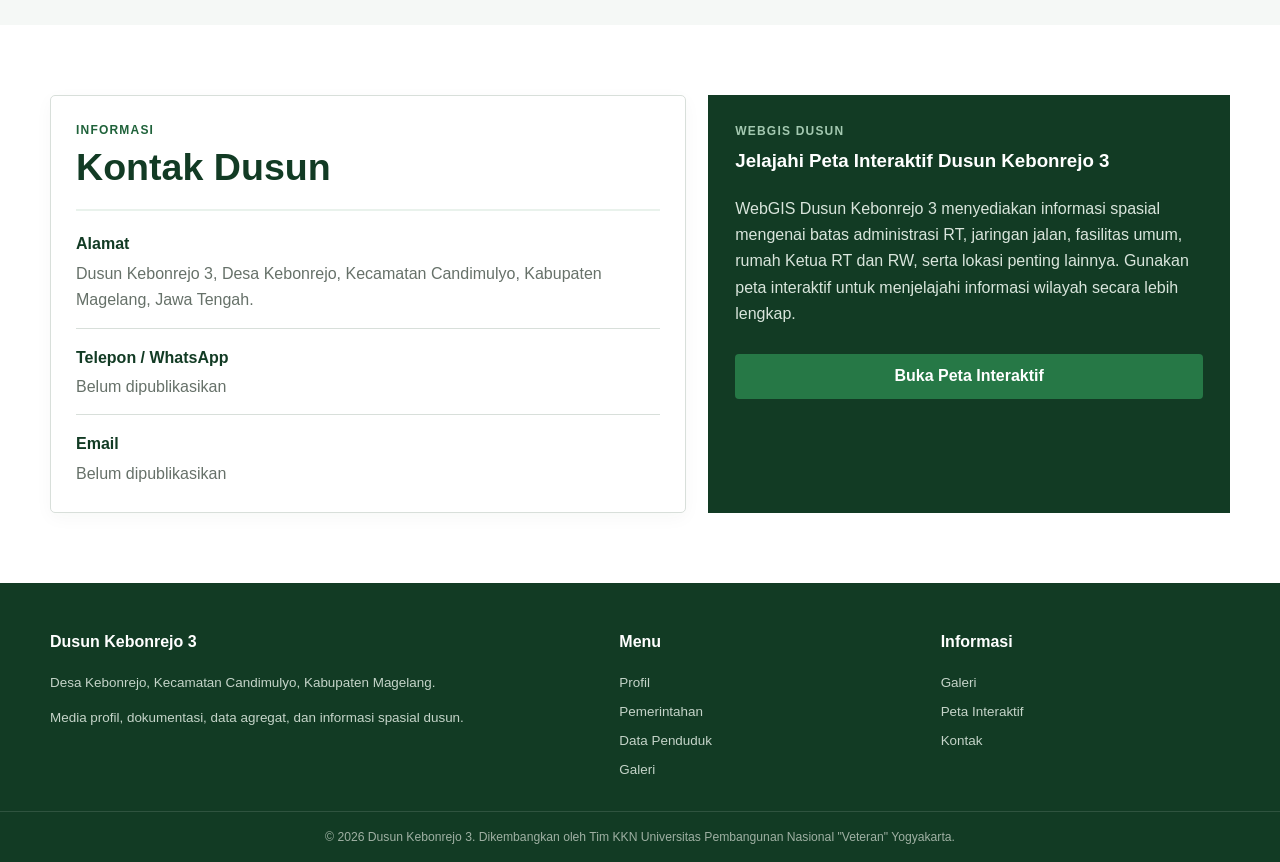
==== commit e7259aca: "Add files via upload" ====
--- a/index.html
+++ b/index.html
@@ -4,16 +4,32 @@
   <meta charset="UTF-8" />
   <meta name="viewport" content="width=device-width, initial-scale=1.0" />
   <meta name="theme-color" content="#123b24" />
-  <meta name="description" content="Website profil Dusun Kebonrejo 3, Desa Kebonrejo, Kecamatan Candimulyo, Kabupaten Magelang." />
+  <meta name="description" content="Website Profil Resmi dan WebGIS Dusun Kebonrejo 3, Desa Kebonrejo, Kecamatan Candimulyo, Kabupaten Magelang." />
   <title>Dusun Kebonrejo 3 | Profil Dusun</title>
-  <link rel="icon" href="assets/img/Lambang_Kabupaten_Magelang.jpg" type="image/jpeg" />
+  <link rel="icon" href="assets/img/favicon.png" type="image/png" />
+  <link rel="canonical" href="https://kebonrejo3.web.id/" />
+
+  <!-- Open Graph / Social Media -->
+  <meta property="og:type" content="website" />
+  <meta property="og:title" content="Dusun Kebonrejo 3 | Profil Dusun" />
+  <meta property="og:description" content="Website Profil Resmi dan WebGIS Dusun Kebonrejo 3, Desa Kebonrejo, Kecamatan Candimulyo, Kabupaten Magelang." />
+  <meta property="og:url" content="https://kebonrejo3.web.id/" />
+  <meta property="og:image" content="https://kebonrejo3.web.id/assets/img/og-preview.jpg" />
+  <meta property="og:locale" content="id_ID" />
+
+  <!-- Twitter Card -->
+  <meta name="twitter:card" content="summary_large_image" />
+  <meta name="twitter:title" content="Dusun Kebonrejo 3 | Profil Dusun" />
+  <meta name="twitter:description" content="Website Profil Resmi dan WebGIS Dusun Kebonrejo 3." />
+  <meta name="twitter:image" content="https://kebonrejo3.web.id/assets/img/og-preview.jpg" />
+
   <link rel="stylesheet" href="assets/css/styles.css" />
 </head>
 <body data-page="beranda">
-  <header class="site-header">
+  <header class="site-header" id="siteHeader">
     <div class="container navbar">
       <a class="brand" href="index.html" aria-label="Beranda Dusun Kebonrejo 3">
-        <img class="brand__logo" src="assets/img/Lambang_Kabupaten_Magelang.jpg" alt="Lambang Kabupaten Magelang" />
+        <img class="brand__logo" src="assets/img/logo-magelang-transparent.png" alt="Lambang Kabupaten Magelang" />
         <span>
           <span class="brand__title">Dusun Kebonrejo 3</span>
           <span class="brand__subtitle">Desa Kebonrejo · Candimulyo · Magelang</span>
@@ -25,7 +41,6 @@
         <a href="#profil">Profil</a>
         <a href="#pemerintahan">Pemerintahan</a>
         <a href="#data">Data Penduduk</a>
-        <a href="#potensi">Potensi Ekonomi</a>
         <a href="#galeri">Galeri</a>
         <a data-nav="peta" href="peta.html">Peta</a>
         <a href="#kontak">Kontak</a>
@@ -40,7 +55,6 @@
         <a href="#profil">Profil <span>›</span></a>
         <a href="#pemerintahan">Pemerintahan <span>›</span></a>
         <a href="#data">Data Penduduk <span>›</span></a>
-        <a href="#potensi">Potensi Ekonomi <span>›</span></a>
         <a href="#galeri">Galeri <span>›</span></a>
         <a href="peta.html">Peta Interaktif <span>›</span></a>
         <a href="#kontak">Kontak <span>›</span></a>
@@ -55,11 +69,25 @@
         <h1>Dusun Kebonrejo 3</h1>
         <p>
           Media informasi masyarakat yang memuat profil wilayah, data penduduk,
-          struktur pemerintahan, potensi ekonomi, dokumentasi kegiatan, dan peta interaktif dusun.
+          struktur pemerintahan, dokumentasi kegiatan, dan peta interaktif dusun.
         </p>
-        <div class="button-row">
-          <a class="button button--primary" href="#profil">Kenali Dusun</a>
-          <a class="button button--light" href="peta.html">Buka Peta Interaktif</a>
+        <div class="hero__chips">
+          <span class="hero-chip">
+            <svg width="15" height="15" viewBox="0 0 24 24" fill="none" stroke="currentColor" stroke-width="2.2" stroke-linecap="round" stroke-linejoin="round"><path d="M21 10c0 7-9 13-9 13s-9-6-9-13a9 9 0 0 1 18 0z"/><circle cx="12" cy="10" r="3"/></svg>
+            Desa Kebonrejo
+          </span>
+          <span class="hero-chip">
+            <svg width="15" height="15" viewBox="0 0 24 24" fill="none" stroke="currentColor" stroke-width="2.2" stroke-linecap="round" stroke-linejoin="round"><path d="M3 9l9-7 9 7v11a2 2 0 0 1-2 2H5a2 2 0 0 1-2-2z"/><polyline points="9 22 9 12 15 12 15 22"/></svg>
+            4 RT
+          </span>
+          <span class="hero-chip">
+            <svg width="15" height="15" viewBox="0 0 24 24" fill="none" stroke="currentColor" stroke-width="2.2" stroke-linecap="round" stroke-linejoin="round"><path d="M17 21v-2a4 4 0 0 0-4-4H5a4 4 0 0 0-4 4v2"/><circle cx="9" cy="7" r="4"/><path d="M23 21v-2a4 4 0 0 0-3-3.87"/><path d="M16 3.13a4 4 0 0 1 0 7.75"/></svg>
+            414 Jiwa
+          </span>
+          <span class="hero-chip">
+            <svg width="15" height="15" viewBox="0 0 24 24" fill="none" stroke="currentColor" stroke-width="2.2" stroke-linecap="round" stroke-linejoin="round"><path d="M12 22s8-4 8-10V5l-8-3-8 3v7c0 6 8 10 8 10z"/></svg>
+            ±9 Hektar
+          </span>
         </div>
       </div>
     </section>
@@ -76,7 +104,7 @@
               </div>
             </div>
             <p class="intro-welcome-text">
-              Website Profil Dusun Kebonrejo 3 merupakan media informasi yang menyajikan profil wilayah, sejarah, struktur pemerintahan, data kependudukan, potensi ekonomi, galeri, serta peta interaktif Dusun Kebonrejo 3. Website ini diharapkan menjadi sarana penyebaran informasi yang mudah diakses oleh masyarakat serta memberikan gambaran mengenai kondisi dan potensi dusun kepada masyarakat luas.
+              Website Profil Dusun Kebonrejo 3 merupakan media informasi yang menyajikan profil wilayah, sejarah, struktur pemerintahan, data kependudukan, dokumentasi kegiatan, serta peta interaktif Dusun Kebonrejo 3. Website ini diharapkan menjadi sarana penyebaran informasi yang mudah diakses oleh masyarakat serta memberikan gambaran mengenai kondisi dan potensi dusun kepada masyarakat luas.
             </p>
           </div>
         </article>
@@ -189,9 +217,8 @@
               <div class="profile-content">
                 <section class="profile-content__item"><h4>Letak Administratif</h4><p>Dusun Kebonrejo 3 merupakan bagian dari Desa Kebonrejo, Kecamatan Candimulyo, Kabupaten Magelang, Provinsi Jawa Tengah.</p></section>
                 <section class="profile-content__item"><h4>Kondisi Masyarakat</h4><p>Aktivitas masyarakat lebih banyak berlangsung pada sore hingga malam hari karena sebagian warga beraktivitas atau bekerja pada siang hari.</p></section>
-                <section class="profile-content__item"><h4>Potensi Ekonomi</h4><p>Kegiatan ekonomi warga meliputi dua usaha mikro lokal, sejumlah toko kelontong, serta jasa print dan sablon.</p></section>
                 <section class="profile-content__item"><h4>Asal-Usul Wilayah</h4><p>Sejarah Dusun Kebonrejo 3 berkaitan dengan perkembangan Desa Kebonrejo, yang dalam cerita masyarakat dikaitkan dengan Kyai Kebon, Nyai Dahlan, serta perubahan nama Bondalan atau Kebondalan menjadi Kebonrejo.</p></section>
-                <section class="profile-content__item"><h4>Arah Pengembangan</h4><p>Penguatan informasi digital, pemetaan wilayah, dokumentasi kegiatan, dan promosi potensi ekonomi menjadi bagian dari pengembangan dusun.</p></section>
+                <section class="profile-content__item"><h4>Arah Pengembangan</h4><p>Penguatan informasi digital, pemetaan wilayah, dokumentasi kegiatan, dan penyajian informasi spasial menjadi bagian dari pengembangan dusun.</p></section>
               </div>
             </div>
           </article>
@@ -269,34 +296,119 @@
         </div>
 
         <div class="grid-4 data-grid-mobile">
-          <article class="panel data-box"><span>Total Penduduk</span><strong>414</strong><small>Jiwa</small></article>
-          <article class="panel data-box"><span>Laki-laki</span><strong>205</strong><small>49,5%</small></article>
-          <article class="panel data-box"><span>Perempuan</span><strong>209</strong><small>50,5%</small></article>
-          <article class="panel data-box"><span>Kepala Keluarga</span><strong>150</strong><small>KK</small></article>
+          <article class="panel data-box data-box--primary">
+            <div class="data-box__header">
+              <span class="data-box__icon"><i class="fa-solid fa-users"></i></span>
+              <span class="data-box__label">Total Penduduk</span>
+            </div>
+            <div class="data-box__value-wrap">
+              <strong class="data-box__value">414</strong>
+              <small class="data-box__unit">Jiwa</small>
+            </div>
+          </article>
+
+          <article class="panel data-box">
+            <div class="data-box__header">
+              <span class="data-box__icon data-box__icon--male"><i class="fa-solid fa-mars"></i></span>
+              <span class="data-box__label">Laki-laki</span>
+            </div>
+            <div class="data-box__value-wrap">
+              <strong class="data-box__value">205</strong>
+              <small class="data-box__unit">49,5%</small>
+            </div>
+          </article>
+
+          <article class="panel data-box">
+            <div class="data-box__header">
+              <span class="data-box__icon data-box__icon--female"><i class="fa-solid fa-venus"></i></span>
+              <span class="data-box__label">Perempuan</span>
+            </div>
+            <div class="data-box__value-wrap">
+              <strong class="data-box__value">209</strong>
+              <small class="data-box__unit">50,5%</small>
+            </div>
+          </article>
+
+          <article class="panel data-box">
+            <div class="data-box__header">
+              <span class="data-box__icon"><i class="fa-solid fa-house-user"></i></span>
+              <span class="data-box__label">Kepala Keluarga</span>
+            </div>
+            <div class="data-box__value-wrap">
+              <strong class="data-box__value">150</strong>
+              <small class="data-box__unit">KK</small>
+            </div>
+          </article>
         </div>
 
         <div class="data-layout">
-          <article class="panel">
+          <article class="panel data-panel-left">
             <div class="panel__body">
               <h3 class="profile-title">Komposisi Penduduk</h3>
-              <div class="gender-bar" aria-label="Perbandingan penduduk laki-laki dan perempuan"><span class="gender-bar__male" style="width:49.5%">Laki-laki 205</span><span class="gender-bar__female" style="width:50.5%">Perempuan 209</span></div>
-              <p class="data-note">Selisih jumlah penduduk laki-laki dan perempuan adalah 4 jiwa.</p>
-            </div>
-          </article>
-
-          <article class="panel">
+              
+              <div class="gender-chart-wrap">
+                <div class="donut-chart-box">
+                  <svg class="donut-chart" viewBox="0 0 36 36" aria-label="Grafik Donat Komposisi Penduduk">
+                    <circle class="donut-ring" cx="18" cy="18" r="15.91549430918954" fill="transparent" stroke="#e6edf0" stroke-width="3.8"></circle>
+                    <circle class="donut-segment donut-segment--male" cx="18" cy="18" r="15.91549430918954" fill="transparent" stroke="#2563eb" stroke-width="4" stroke-dasharray="49.5 50.5" stroke-dashoffset="25"></circle>
+                    <circle class="donut-segment donut-segment--female" cx="18" cy="18" r="15.91549430918954" fill="transparent" stroke="#ec4899" stroke-width="4" stroke-dasharray="50.5 49.5" stroke-dashoffset="75.5"></circle>
+                  </svg>
+                  <div class="donut-center-text">
+                    <strong>414</strong>
+                    <span>Total Jiwa</span>
+                  </div>
+                </div>
+
+                <div class="gender-legend-list">
+                  <div class="legend-item legend-item--female">
+                    <span class="legend-dot"></span>
+                    <div class="legend-info">
+                      <strong>Perempuan</strong>
+                      <small>209 Jiwa (50,5%)</small>
+                    </div>
+                  </div>
+                  <div class="legend-item legend-item--male">
+                    <span class="legend-dot"></span>
+                    <div class="legend-info">
+                      <strong>Laki-laki</strong>
+                      <small>205 Jiwa (49,5%)</small>
+                    </div>
+                  </div>
+                </div>
+              </div>
+
+              <div class="data-summary-box">
+                <div class="summary-row"><span>Jumlah Penduduk:</span> <strong>414 Jiwa</strong></div>
+                <div class="summary-row"><span>Laki-laki:</span> <strong>205 Jiwa (49,5%)</strong></div>
+                <div class="summary-row"><span>Perempuan:</span> <strong>209 Jiwa (50,5%)</strong></div>
+                <div class="summary-row summary-row--highlight"><span>Selisih:</span> <strong>4 Jiwa (Perempuan +4)</strong></div>
+              </div>
+            </div>
+          </article>
+
+          <article class="panel data-panel-right">
             <div class="panel__body">
               <h3 class="profile-title">Sebaran Penduduk per RT</h3>
               <div class="table-wrap">
                 <table class="info-table population-table">
-                  <thead><tr><th>Wilayah</th><th>Laki-laki</th><th>Perempuan</th><th>Total</th><th>KK</th></tr></thead>
+                  <thead>
+                    <tr>
+                      <th>Wilayah</th>
+                      <th>Laki-laki</th>
+                      <th>Perempuan</th>
+                      <th>Total</th>
+                      <th>KK</th>
+                    </tr>
+                  </thead>
                   <tbody>
-                    <tr><td>RT 01</td><td>87</td><td>89</td><td><strong>176</strong></td><td>55</td></tr>
-                    <tr><td>RT 02</td><td>45</td><td>46</td><td><strong>91</strong></td><td>27</td></tr>
-                    <tr><td>RT 03</td><td>43</td><td>37</td><td><strong>80</strong></td><td>35</td></tr>
-                    <tr><td>RT 04</td><td>30</td><td>37</td><td><strong>67</strong></td><td>34</td></tr>
+                    <tr><td><span class="rt-badge rt-badge--1">RT 01</span></td><td>87</td><td>89</td><td><strong>176</strong></td><td>55</td></tr>
+                    <tr><td><span class="rt-badge rt-badge--2">RT 02</span></td><td>45</td><td>46</td><td><strong>91</strong></td><td>27</td></tr>
+                    <tr><td><span class="rt-badge rt-badge--3">RT 03</span></td><td>43</td><td>37</td><td><strong>80</strong></td><td>35</td></tr>
+                    <tr><td><span class="rt-badge rt-badge--4">RT 04</span></td><td>30</td><td>37</td><td><strong>67</strong></td><td>34</td></tr>
                   </tbody>
-                  <tfoot><tr><th>Total</th><th>205</th><th>209</th><th>414</th><th>150</th></tr></tfoot>
+                  <tfoot>
+                    <tr><th>Total</th><th>205</th><th>209</th><th>414</th><th>150</th></tr>
+                  </tfoot>
                 </table>
               </div>
             </div>
@@ -306,92 +418,214 @@
       </div>
     </section>
 
-    <section class="section" id="potensi">
+    <!-- SECTION GALERI DOKUMENTASI -->
+    <section class="section" id="galeri">
       <div class="container">
         <div class="section-heading">
           <div class="section-heading__text">
-            <span class="section-kicker">Ekonomi Warga</span>
-            <h2>Potensi Ekonomi Dusun</h2>
-            <p>Usaha mikro, toko kelontong, dan jasa warga ditampilkan dalam satu bagian potensi ekonomi.</p>
-          </div>
-        </div>
-        <div class="grid-3 potential-grid">
-          <!-- Card 1: Toko Kelontong -->
-          <article class="potential-card">
-            <img src="assets/img/potensi-toko.svg" alt="Toko Kelontong" />
-            <div>
-              <span class="tag">Perdagangan</span>
-              <h3>Kebutuhan Harian Warga</h3>
-              <p>Sejumlah toko kelontong membantu memenuhi kebutuhan sehari-hari masyarakat di lingkungan Dusun Kebonrejo 3.</p>
-              <p style="margin-top: 8px; font-size: 0.8rem; color: var(--muted); font-style: italic;">Usaha perdagangan yang tersebar di beberapa wilayah RT.</p>
-            </div>
-          </article>
-          <!-- Card 2: Produk dan Usaha Kreatif -->
-          <article class="potential-card">
-            <img src="assets/img/potensi-umkm.svg" alt="UMKM Warga" />
-            <div>
-              <span class="tag">UMKM Warga</span>
-              <h3>UMKM Warga</h3>
-              <p>Potensi usaha warga mencakup produk pangan lokal, konveksi pakaian, serta jasa dekorasi dan perlengkapan acara.</p>
-              <p style="margin-top: 8px; font-size: 0.8rem; color: var(--primary-700); font-weight: 700;">Sahab Snack, Gula Semut, Puristic, dan Ghazi Dekorasi.</p>
-            </div>
-          </article>
-          <!-- Card 3: Jasa -->
-          <article class="potential-card">
-            <img src="assets/img/potensi-sablon.svg" alt="Berkah Mandiri AC" />
-            <div>
-              <span class="tag">Jasa</span>
-              <h3>Berkah Mandiri AC</h3>
-              <p>Jasa servis dan perawatan AC untuk kebutuhan rumah tangga maupun tempat usaha.</p>
-            </div>
-          </article>
-        </div>
-        <div class="notice-box" style="display: flex; flex-direction: column; align-items: flex-start; gap: 12px;">
-          <span><strong>Informasi usaha warga:</strong> Beberapa lokasi usaha telah tersedia pada peta online. Data toko kelontong dan usaha lainnya akan ditambahkan secara bertahap setelah informasi dan koordinat dikonfirmasi.</span>
-          <a class="button button--primary" href="peta.html" style="font-size: 0.8rem; padding: 8px 16px;">Lihat Peta Online</a>
-        </div>
-      </div>
-    </section>
-
-    <section class="section section--light" id="galeri">
-      <div class="container">
-        <div class="section-heading">
-          <div class="section-heading__text"><span class="section-kicker">Dokumentasi</span><h2>Galeri Dusun dan Kegiatan KKN</h2><p>Galeri memadukan foto lingkungan, pemetaan, potensi ekonomi, kegiatan warga, dan proses KKN.</p></div>
+            <span class="section-kicker">GALERI</span>
+            <h2>Dokumentasi Kegiatan Dusun dan KKN</h2>
+            <p>Galeri ini menampilkan dokumentasi kegiatan masyarakat Dusun Kebonrejo 3 serta berbagai program kerja mahasiswa Kuliah Kerja Nyata (KKN).</p>
+          </div>
           <div class="gallery-filter" aria-label="Filter galeri">
-            <button class="gallery-filter__button active" data-filter="all">Semua</button>
-            <button class="gallery-filter__button" data-filter="dusun">Dusun</button>
-            <button class="gallery-filter__button" data-filter="kkn">KKN</button>
-            <button class="gallery-filter__button" data-filter="peta">Pemetaan</button>
+            <button class="gallery-filter__button active" data-filter="all" type="button">Semua</button>
+            <button class="gallery-filter__button" data-filter="dusun" type="button">Dusun</button>
+            <button class="gallery-filter__button" data-filter="kkn" type="button">KKN</button>
           </div>
         </div>
 
         <div class="gallery-grid">
-          <figure class="gallery-item" data-category="dusun"><img src="assets/img/galeri-lingkungan.svg" alt="Tempat foto lingkungan dusun" /><figcaption><strong>Lingkungan Dusun</strong><span>Ganti dengan foto jalan, permukiman, atau pemandangan.</span></figcaption></figure>
-          <figure class="gallery-item" data-category="peta"><img src="assets/img/peta-progress.jpg" alt="Proses penyusunan peta administrasi Dusun Kebonrejo 3" /><figcaption><strong>Penyusunan Peta Administrasi</strong><span>Dokumentasi proses pemetaan wilayah dusun.</span></figcaption></figure>
-          <figure class="gallery-item" data-category="kkn"><img src="assets/img/galeri-survei.svg" alt="Tempat foto survei lapangan KKN" /><figcaption><strong>Survei Lapangan</strong><span>Pengamatan wilayah dan pengumpulan informasi.</span></figcaption></figure>
-          <figure class="gallery-item" data-category="kkn"><img src="assets/img/galeri-pendataan.svg" alt="Tempat foto pendataan warga" /><figcaption><strong>Pendataan Dusun</strong><span>Pengolahan data penduduk dan potensi ekonomi.</span></figcaption></figure>
-          <figure class="gallery-item" data-category="dusun"><img src="assets/img/galeri-fasilitas.svg" alt="Tempat foto fasilitas umum" /><figcaption><strong>Fasilitas Dusun</strong><span>Ganti dengan foto masjid, balai, atau fasilitas umum.</span></figcaption></figure>
-          <figure class="gallery-item" data-category="kkn"><img src="assets/img/galeri-diskusi.svg" alt="Tempat foto diskusi bersama perangkat dusun" /><figcaption><strong>Koordinasi Perangkat Dusun</strong><span>Diskusi data, peta, dan kebutuhan website.</span></figcaption></figure>
-          <figure class="gallery-item" data-category="kkn"><img src="assets/img/galeri-sosialisasi.svg" alt="Tempat foto sosialisasi website" /><figcaption><strong>Sosialisasi Website</strong><span>Pelatihan penggunaan dan pengelolaan website.</span></figcaption></figure>
-          <figure class="gallery-item" data-category="kkn"><img src="assets/img/galeri-penyerahan.svg" alt="Tempat foto penyerahan website" /><figcaption><strong>Penyerahan Website</strong><span>Dokumentasi serah terima kepada Kepala Dusun.</span></figcaption></figure>
-        </div>
-      </div>
-    </section>
-
-    <section class="section">
-      <div class="container">
-        <article class="panel map-cta">
-          <div><span class="section-kicker">WebGIS Dusun</span><h2>Peta Interaktif Dusun Kebonrejo 3</h2><p>Halaman peta menyediakan pencarian lokasi, filter kategori, pilihan peta dasar, layer batas, dan daftar titik potensi ekonomi.</p></div>
-          <a class="button button--primary" href="peta.html">Jelajahi Peta Interaktif</a>
-        </article>
-      </div>
-    </section>
-
-    <section class="section section--light" id="kontak">
+          <!-- Item Dusun 1 -->
+          <figure class="gallery-item" data-category="dusun">
+            <img src="assets/img/galeri/evaluasi-pkk.jpg" alt="Dokumentasi evaluasi PKK Desa Kebonrejo di Dusun Kebonrejo 3" loading="lazy" />
+            <figcaption>
+              <span class="gallery-card__tag">Dusun</span>
+              <strong>Evaluasi PKK Desa Kebonrejo</strong>
+              <span>Kegiatan evaluasi program dan administrasi PKK Desa Kebonrejo di Dusun Kebonrejo 3.</span>
+            </figcaption>
+          </figure>
+
+          <!-- Item Dusun 2 -->
+          <figure class="gallery-item" data-category="dusun">
+            <img src="assets/img/galeri/kerja-bakti-rt3.jpg" alt="Dokumentasi kerja bakti RT 3 Dusun Kebonrejo 3" loading="lazy" />
+            <figcaption>
+              <span class="gallery-card__tag">Dusun</span>
+              <strong>Kerja Bakti RT 3</strong>
+              <span>Gotong royong pembersihan dan perawatan kebersihan lingkungan di wilayah RT 03.</span>
+            </figcaption>
+          </figure>
+
+          <!-- Item Dusun 3 -->
+          <figure class="gallery-item" data-category="dusun">
+            <img src="assets/img/galeri/literasi-pojok-baca.jpg" alt="Dokumentasi kegiatan literasi pojok baca Dusun Kebonrejo 3" loading="lazy" />
+            <figcaption>
+              <span class="gallery-card__tag">Dusun</span>
+              <strong>Literasi Pojok Baca</strong>
+              <span>Pengembangan sarana literasi dan pojok baca untuk mendukung minat baca masyarakat.</span>
+            </figcaption>
+          </figure>
+
+          <!-- Item Dusun 4 -->
+          <figure class="gallery-item" data-category="dusun">
+            <img src="assets/img/galeri/pembersihan-sumber-mata-air.jpg" alt="Pembersihan sumber mata air Dusun Kebonrejo 3" loading="lazy" />
+            <figcaption>
+              <span class="gallery-card__tag">Dusun</span>
+              <strong>Pembersihan Sumber Mata Air</strong>
+              <span>Kerja bakti pemeliharaan dan pembersihan area sumber mata air dusun.</span>
+            </figcaption>
+          </figure>
+
+          <!-- Item Dusun 5 -->
+          <figure class="gallery-item" data-category="dusun">
+            <img src="assets/img/galeri/senam-bersama.jpg" alt="Kegiatan senam bersama warga Dusun Kebonrejo 3" loading="lazy" />
+            <figcaption>
+              <span class="gallery-card__tag">Dusun</span>
+              <strong>Senam Bersama</strong>
+              <span>Kegiatan olahraga senam sehat bersama warga masyarakat Dusun Kebonrejo 3.</span>
+            </figcaption>
+          </figure>
+
+          <!-- Item KKN 1 -->
+          <figure class="gallery-item" data-category="kkn">
+            <img src="assets/img/galeri/digitalisasi-umkm.jpg" alt="Digitalisasi legalitas dan pemasaran UMKM oleh mahasiswa KKN" loading="lazy" />
+            <figcaption>
+              <span class="gallery-card__tag">KKN</span>
+              <strong>Digitalisasi Legalitas & UMKM</strong>
+              <span>Pendampingan pengurusan NIB dan edukasi pemasaran digital bagi pelaku UMKM warga.</span>
+            </figcaption>
+          </figure>
+
+          <!-- Item KKN 2 -->
+          <figure class="gallery-item" data-category="kkn">
+            <img src="assets/img/galeri/pembuatan-incinerator.jpg" alt="Pembuatan incinerator pengelolaan sampah Dusun Kebonrejo 3" loading="lazy" />
+            <figcaption>
+              <span class="gallery-card__tag">KKN</span>
+              <strong>Kerja Bakti Pembuatan Incinerator</strong>
+              <span>Gotong royong pembuatan sarana pengelolaan sampah alternatif incinerator.</span>
+            </figcaption>
+          </figure>
+
+          <!-- Item KKN 3 -->
+          <figure class="gallery-item" data-category="kkn">
+            <img src="assets/img/galeri/mengajar-mi.jpg" alt="Kegiatan mengajar di MI oleh mahasiswa KKN" loading="lazy" />
+            <figcaption>
+              <span class="gallery-card__tag">KKN</span>
+              <strong>Mengajar di MI</strong>
+              <span>Kegiatan pembantu mengajar dan pendampingan pembelajaran bagi siswa di madrasah.</span>
+            </figcaption>
+          </figure>
+
+          <!-- Item KKN 4 -->
+          <figure class="gallery-item" data-category="kkn">
+            <img src="assets/img/galeri/edukasi-hidup-sehat.jpg" alt="Sosialisasi pola hidup bersih dan sehat di madrasah" loading="lazy" />
+            <figcaption>
+              <span class="gallery-card__tag">KKN</span>
+              <strong>Edukasi Pola Hidup Bersih & Sehat</strong>
+              <span>Sosialisasi dan edukasi penerapan perilaku hidup bersih dan sehat sejak dini.</span>
+            </figcaption>
+          </figure>
+
+          <!-- Item KKN 5 -->
+          <figure class="gallery-item" data-category="kkn">
+            <img src="assets/img/galeri/pelatihan-canva.jpg" alt="Pelatihan Canva oleh mahasiswa KKN" loading="lazy" />
+            <figcaption>
+              <span class="gallery-card__tag">KKN</span>
+              <strong>Pelatihan Canva</strong>
+              <span>Pelatihan desain grafis menggunakan aplikasi Canva untuk mendukung publikasi informasi.</span>
+            </figcaption>
+          </figure>
+
+          <!-- Item KKN 6 -->
+          <figure class="gallery-item" data-category="kkn">
+            <img src="assets/img/galeri/pelatihan-public-speaking.jpg" alt="Pelatihan public speaking anak SD oleh mahasiswa KKN" loading="lazy" />
+            <figcaption>
+              <span class="gallery-card__tag">KKN</span>
+              <strong>Pelatihan Public Speaking</strong>
+              <span>Pelatihan kemampuan berbicara di depan umum untuk meningkatkan kepercayaan diri anak.</span>
+            </figcaption>
+          </figure>
+
+          <!-- Item KKN 7 -->
+          <figure class="gallery-item" data-category="kkn">
+            <img src="assets/img/galeri/pelatihan-pembuatan-lilin.jpg" alt="Pelatihan pembuatan lilin dari minyak jelantah" loading="lazy" />
+            <figcaption>
+              <span class="gallery-card__tag">KKN</span>
+              <strong>Pelatihan Pembuatan Lilin</strong>
+              <span>Pemberdayaan masyarakat melalui pemanfaatan minyak jelantah menjadi lilin aromaterapi.</span>
+            </figcaption>
+          </figure>
+
+          <!-- Item KKN 8 -->
+          <figure class="gallery-item" data-category="kkn">
+            <img src="assets/img/galeri/penomoran-rumah-warga.jpg" alt="Penomoran rumah warga Dusun Kebonrejo 3" loading="lazy" />
+            <figcaption>
+              <span class="gallery-card__tag">KKN</span>
+              <strong>Penomoran Rumah Warga</strong>
+              <span>Pendataan dan pembaruan plat nomor rumah warga untuk ketertiban administrasi dusun.</span>
+            </figcaption>
+          </figure>
+
+          <!-- Item KKN 9 -->
+          <figure class="gallery-item" data-category="kkn">
+            <img src="assets/img/galeri/sosialisasi-penipuan-online.jpg" alt="Sosialisasi pencegahan penipuan online Dusun Kebonrejo 3" loading="lazy" />
+            <figcaption>
+              <span class="gallery-card__tag">KKN</span>
+              <strong>Sosialisasi Penipuan Online</strong>
+              <span>Edukasi keamanan digital dan pencegahan modus penipuan online bagi masyarakat.</span>
+            </figcaption>
+          </figure>
+
+          <!-- Item KKN 10 -->
+          <figure class="gallery-item" data-category="kkn">
+            <img src="assets/img/galeri/workshop-ecoprint.jpg" alt="Workshop ecoprint dan pembuatan totebag oleh mahasiswa KKN" loading="lazy" />
+            <figcaption>
+              <span class="gallery-card__tag">KKN</span>
+              <strong>Workshop Ecoprint</strong>
+              <span>Pelatihan kreasi ecoprint berbasis bahan alami dan pembuatan totebag kreatif.</span>
+            </figcaption>
+          </figure>
+        </div>
+      </div>
+    </section>
+
+    <!-- SECTION WEBGIS DUSUN -->
+    <section class="section section--light" id="webgis">
+      <div class="container webgis-layout">
+        <div class="webgis-text">
+          <span class="section-kicker">WEBGIS DUSUN</span>
+          <h2>Peta Administrasi Dusun Kebonrejo 3</h2>
+          <p>
+            WebGIS Dusun Kebonrejo 3 menyediakan informasi spasial yang dapat diakses secara interaktif, meliputi batas wilayah RT, jaringan jalan, fasilitas umum, rumah Ketua RT dan RW, serta lokasi penting lainnya untuk mendukung penyebaran informasi wilayah secara digital.
+          </p>
+          <ul class="webgis-features">
+            <li><svg width="18" height="18" viewBox="0 0 24 24" fill="none" stroke="currentColor" stroke-width="2.5" stroke-linecap="round" stroke-linejoin="round"><polyline points="20 6 9 17 4 12"/></svg> Batas Administrasi RT</li>
+            <li><svg width="18" height="18" viewBox="0 0 24 24" fill="none" stroke="currentColor" stroke-width="2.5" stroke-linecap="round" stroke-linejoin="round"><polyline points="20 6 9 17 4 12"/></svg> Jaringan Jalan</li>
+            <li><svg width="18" height="18" viewBox="0 0 24 24" fill="none" stroke="currentColor" stroke-width="2.5" stroke-linecap="round" stroke-linejoin="round"><polyline points="20 6 9 17 4 12"/></svg> Fasilitas Umum</li>
+            <li><svg width="18" height="18" viewBox="0 0 24 24" fill="none" stroke="currentColor" stroke-width="2.5" stroke-linecap="round" stroke-linejoin="round"><polyline points="20 6 9 17 4 12"/></svg> Rumah Ketua RT dan RW</li>
+            <li><svg width="18" height="18" viewBox="0 0 24 24" fill="none" stroke="currentColor" stroke-width="2.5" stroke-linecap="round" stroke-linejoin="round"><polyline points="20 6 9 17 4 12"/></svg> Informasi Lokasi Penting</li>
+            <li><svg width="18" height="18" viewBox="0 0 24 24" fill="none" stroke="currentColor" stroke-width="2.5" stroke-linecap="round" stroke-linejoin="round"><polyline points="20 6 9 17 4 12"/></svg> Navigasi Interaktif</li>
+          </ul>
+        </div>
+
+        <div class="webgis-preview-wrap">
+          <a href="peta.html" title="Buka Halaman WebGIS Interaktif">
+            <img src="assets/img/peta-preview.jpg" alt="Preview Peta Administrasi Dusun Kebonrejo 3" loading="lazy" />
+          </a>
+        </div>
+      </div>
+    </section>
+
+    <!-- SECTION KONTAK -->
+    <section class="section" id="kontak">
       <div class="container contact-grid">
         <div class="panel">
           <div class="panel__body">
-            <div class="section-heading compact"><div class="section-heading__text"><span class="section-kicker">Informasi</span><h2>Kontak Dusun</h2></div></div>
+            <div class="section-heading compact">
+              <div class="section-heading__text">
+                <span class="section-kicker">Informasi</span>
+                <h2>Kontak Dusun</h2>
+              </div>
+            </div>
             <div class="contact-list">
               <div class="contact-item"><strong>Alamat</strong><p>Dusun Kebonrejo 3, Desa Kebonrejo, Kecamatan Candimulyo, Kabupaten Magelang, Jawa Tengah.</p></div>
               <div class="contact-item"><strong>Telepon / WhatsApp</strong><p>Belum dipublikasikan</p></div>
@@ -399,10 +633,12 @@
             </div>
           </div>
         </div>
+
         <aside class="contact-action">
-          <h3>Informasi pengelola</h3>
-          <p>Nomor WhatsApp dapat ditambahkan setelah mendapatkan persetujuan untuk dipublikasikan.</p>
-          <a class="button button--light" href="peta.html">Buka Peta Dusun</a>
+          <span class="section-kicker" style="color: #a4c9b1;">WEBGIS DUSUN</span>
+          <h3>Jelajahi Peta Interaktif Dusun Kebonrejo 3</h3>
+          <p>WebGIS Dusun Kebonrejo 3 menyediakan informasi spasial mengenai batas administrasi RT, jaringan jalan, fasilitas umum, rumah Ketua RT dan RW, serta lokasi penting lainnya. Gunakan peta interaktif untuk menjelajahi informasi wilayah secara lebih lengkap.</p>
+          <a class="button button--primary" href="peta.html">Buka Peta Interaktif</a>
         </aside>
       </div>
     </section>
@@ -410,11 +646,32 @@
 
   <footer class="site-footer">
     <div class="container site-footer__main">
-      <div><h3>Dusun Kebonrejo 3</h3><p>Desa Kebonrejo, Kecamatan Candimulyo, Kabupaten Magelang.</p><p>Media profil, dokumentasi, data agregat, dan informasi spasial dusun.</p></div>
-      <div><h3>Menu</h3><nav class="footer-links"><a href="#profil">Profil</a><a href="#pemerintahan">Pemerintahan</a><a href="#data">Data Penduduk</a><a href="#potensi">Potensi Ekonomi</a></nav></div>
-      <div><h3>Informasi</h3><nav class="footer-links"><a href="#galeri">Galeri</a><a href="peta.html">Peta Interaktif</a><a href="#kontak">Kontak</a></nav></div>
+      <div>
+        <h3>Dusun Kebonrejo 3</h3>
+        <p>Desa Kebonrejo, Kecamatan Candimulyo, Kabupaten Magelang.</p>
+        <p>Media profil, dokumentasi, data agregat, dan informasi spasial dusun.</p>
+      </div>
+      <div>
+        <h3>Menu</h3>
+        <nav class="footer-links">
+          <a href="#profil">Profil</a>
+          <a href="#pemerintahan">Pemerintahan</a>
+          <a href="#data">Data Penduduk</a>
+          <a href="#galeri">Galeri</a>
+        </nav>
+      </div>
+      <div>
+        <h3>Informasi</h3>
+        <nav class="footer-links">
+          <a href="#galeri">Galeri</a>
+          <a href="peta.html">Peta Interaktif</a>
+          <a href="#kontak">Kontak</a>
+        </nav>
+      </div>
     </div>
-    <div class="site-footer__bottom">© <span id="currentYear"></span> Dusun Kebonrejo 3. Website profil dan informasi spasial dusun.</div>
+    <div class="site-footer__bottom">
+      © 2026 Dusun Kebonrejo 3. Dikembangkan oleh Tim KKN Universitas Pembangunan Nasional "Veteran" Yogyakarta.
+    </div>
   </footer>
 
   <script src="assets/js/main.js"></script>
--- a/assets/css/styles.css
+++ b/assets/css/styles.css
@@ -0,0 +1,87 @@
+:root {
+  --primary-950:#0c2b1a;
+  --primary-900:#123b24;
+  --primary-800:#174c2d;
+  --primary-700:#1f623a;
+  --primary-600:#267846;
+  --primary-100:#e9f2ec;
+  --primary-050:#f5f8f6;
+  --accent:#b68a2b;
+  --accent-soft:#f5ecd5;
+  --text:#1e2a22;
+  --muted:#667169;
+  --border:#d8dfda;
+  --white:#fff;
+  --surface:#f6f8f6;
+  --container:1180px;
+  --header-height:72px;
+  --shadow:0 16px 38px rgba(18,59,36,.10);
+}
+*{box-sizing:border-box}
+html{scroll-behavior:smooth;scroll-padding-top:88px}
+body{margin:0;color:var(--text);background:var(--white);font-family:Arial,Helvetica,sans-serif;line-height:1.65}
+body.menu-open{overflow:hidden}
+img{display:block;width:100%;max-width:100%}
+a{color:inherit;text-decoration:none}
+button,input,textarea{font:inherit}
+.container{width:min(var(--container),calc(100% - 32px));margin-inline:auto}
+.site-header{position:sticky;top:0;z-index:1000;border-bottom:1px solid var(--border);background:rgba(255,255,255,.98);box-shadow:0 3px 16px rgba(0,0,0,.04)}
+.navbar{display:flex;min-height:var(--header-height);align-items:center;justify-content:space-between;gap:22px}
+.brand{display:flex;min-width:268px;align-items:center;gap:12px}
+.brand__logo{width:auto;max-width:54px;height:54px;object-fit:contain;flex:0 0 auto}
+.brand__title{display:block;color:var(--primary-900);font-size:1rem;font-weight:800;letter-spacing:.01em}
+.brand__subtitle{display:block;margin-top:1px;color:var(--muted);font-size:.69rem}
+.main-nav{display:flex;align-items:center;gap:0}
+.main-nav a{display:flex;min-height:72px;align-items:center;padding:0 10px;border-bottom:3px solid transparent;color:#344139;font-size:.79rem;font-weight:700;white-space:nowrap}
+.main-nav a:hover,.main-nav a.active{color:var(--primary-800);border-bottom-color:var(--primary-700);background:var(--primary-050)}
+.menu-toggle{display:none;width:42px;height:42px;place-items:center;border:1px solid var(--border);border-radius:4px;color:var(--primary-900);background:var(--white);cursor:pointer}
+.mobile-menu{position:fixed;inset:var(--header-height) 0 auto;z-index:999;display:none;max-height:calc(100dvh - var(--header-height));overflow-y:auto;border-top:1px solid var(--border);border-bottom:1px solid var(--border);background:var(--white)}
+.mobile-menu.open{display:block}.mobile-menu nav{display:grid;padding:10px 16px 18px}.mobile-menu a{display:flex;min-height:46px;align-items:center;justify-content:space-between;border-bottom:1px solid #edf0ee;color:#344139;font-weight:700}
+.hero{position:relative;min-height:440px;color:var(--white);background:linear-gradient(90deg, rgba(8, 38, 27, 0.82) 0%, rgba(8, 38, 27, 0.63) 45%, rgba(8, 38, 27, 0.24) 100%), url('../img/Merbabu.png') center/cover no-repeat;overflow:hidden}
+.hero::after{position:absolute;inset:auto 0 0;height:80px;background:linear-gradient(transparent,rgba(4,25,14,.22));content:''}
+.hero__content{position:relative;z-index:2;max-width:790px;padding:84px 0 105px}
+.hero__label{display:inline-block;margin-bottom:10px;color:#e8efe9;font-size:.82rem;font-weight:800;letter-spacing:.09em;text-transform:uppercase}
+.hero h1{margin:0 0 17px;font-size:clamp(2.75rem,6vw,4.9rem);line-height:1.03;letter-spacing:-.035em}
+.hero p{max-width:690px;margin:0 0 26px;color:#e8f0ea;font-size:1.04rem}
+.button-row{display:flex;flex-wrap:wrap;gap:10px}.button{display:inline-flex;min-height:45px;align-items:center;justify-content:center;gap:8px;padding:0 17px;border:1px solid transparent;border-radius:4px;font-weight:800;cursor:pointer;transition:.2s ease}.button--primary{color:var(--white);background:var(--primary-600)}.button--primary:hover{background:var(--primary-700);transform:translateY(-1px)}.button--light{color:var(--primary-900);background:var(--white)}
+.statistics{position:relative;z-index:4;margin-top:-48px}.statistics__grid{display:grid;grid-template-columns:repeat(4,1fr);border:1px solid var(--border);background:var(--white);box-shadow:var(--shadow)}.statistic{min-height:112px;padding:21px;border-right:1px solid var(--border)}.statistic:last-child{border-right:0}.statistic__label{display:block;color:var(--muted);font-size:.77rem}.statistic__value{display:block;margin:5px 0 2px;color:var(--primary-900);font-size:1.82rem;font-weight:800;line-height:1}.statistic__unit{color:var(--muted);font-size:.74rem}
+.section{padding:70px 0}.section--light{background:var(--primary-050)}.section-heading{display:flex;align-items:end;justify-content:space-between;gap:22px;margin-bottom:27px;padding-bottom:12px;border-bottom:2px solid var(--primary-100)}.section-heading.compact{margin-bottom:20px}.section-heading__text{max-width:770px}.section-kicker{display:block;margin-bottom:4px;color:var(--primary-700);font-size:.75rem;font-weight:800;letter-spacing:.1em;text-transform:uppercase}h2{margin:0 0 8px;color:var(--primary-900);font-size:clamp(1.7rem,3vw,2.35rem);line-height:1.18}h3{color:var(--primary-900)}.section-heading p{margin:0;color:var(--muted)}
+.panel{border:1px solid var(--border);border-radius:5px;background:var(--white);box-shadow:0 5px 18px rgba(18,59,36,.035)}.panel__body{padding:25px}.grid-2{display:grid;grid-template-columns:repeat(2,minmax(0,1fr));gap:22px}.grid-3{display:grid;grid-template-columns:repeat(3,minmax(0,1fr));gap:18px}.grid-4{display:grid;grid-template-columns:repeat(4,minmax(0,1fr));gap:16px}
+.intro-layout{display:grid;gap:24px}
+.intro-welcome-text{font-size:.95rem;line-height:1.7;color:#3f4b43;margin:0;max-width:980px}
+.history-heading{display:flex;align-items:center;justify-content:space-between;gap:20px}
+.history-emblem{width:85px;height:95px;object-fit:contain;border-radius:4px;flex:0 0 auto;padding:4px;background:var(--white);border:1px solid var(--border);box-shadow:0 2px 8px rgba(18,59,36,.04)}
+.history-content{max-width:980px}
+.history-content p{margin:0 0 16px;color:#3f4b43;font-size:.92rem;line-height:1.7}
+.history-content p:last-child{margin-bottom:0}
+.intro-stats-grid{display:grid;grid-template-columns:repeat(4,1fr);gap:16px}
+.intro-stat-card{display:flex;flex-direction:column;align-items:center;justify-content:center;text-align:center;padding:18px 10px;background:var(--primary-050);border:1px solid var(--border);border-radius:5px;box-shadow:0 3px 10px rgba(18,59,36,.03)}
+.intro-stat-card__icon{color:var(--primary-700);display:flex;align-items:center;justify-content:center;margin-bottom:6px}
+.intro-stat-card__info strong{display:block;color:var(--primary-900);font-size:1.4rem;font-weight:800;line-height:1.1}
+.intro-stat-card__info span{display:block;color:var(--muted);font-size:.78rem;font-weight:700;margin-top:2px}
+.info-table{width:100%;border-collapse:collapse}.info-table th,.info-table td{padding:12px 13px;border:1px solid var(--border);text-align:left;vertical-align:top}.info-table th{width:35%;color:var(--primary-900);background:var(--primary-050);font-size:.84rem}.info-table td{color:#3f4b43;font-size:.87rem}.profile-layout{display:grid;grid-template-columns:.82fr 1.18fr;align-items:start;gap:22px}.profile-title{margin:0 0 18px;padding-bottom:10px;border-bottom:2px solid var(--primary-100);color:var(--primary-900);font-size:1.13rem}.identity-table th{width:42%}.profile-content{display:grid;gap:16px}.profile-content__item{padding-bottom:14px;border-bottom:1px solid var(--border)}.profile-content__item:last-child{padding-bottom:0;border-bottom:0}.profile-content__item h4{margin:0 0 5px;color:var(--primary-800);font-size:.94rem}.profile-content__item p{margin:0;color:#48534c;font-size:.87rem}
+.org-chart{display:flex;flex-direction:column;align-items:center;width:100%}
+.official-card{display:flex;flex-direction:column;align-items:center;justify-content:center;text-align:center;padding:16px;border:1px solid var(--border);border-radius:5px;background:var(--white);box-shadow:0 5px 18px rgba(18,59,36,.035);width:100%;min-height:76px;box-sizing:border-box}
+.official-card h3{margin:3px 0 0;font-size:.9rem;line-height:1.3;color:var(--primary-900)}
+.official-card__role{color:var(--primary-700);font-size:.72rem;font-weight:800;text-transform:uppercase;letter-spacing:.02em}
+.official-card--featured{width:min(100%,360px);padding:18px 20px;border-top:4px solid var(--accent);min-height:82px}
+.official-card--featured h3{font-size:1rem}
+.official-card--rw{width:min(100%,320px);border-top:3px solid var(--primary-700)}
+.org-line{width:2px;height:24px;background:var(--border);flex:0 0 auto}
+.org-branches{display:flex;justify-content:center;gap:28px;width:100%;max-width:920px;position:relative;padding-top:20px}
+.org-branches::before{content:'';position:absolute;top:0;left:calc(25% - 7px);right:calc(25% - 7px);height:20px;border-top:2px solid var(--border)}
+.org-branch{display:flex;flex-direction:column;align-items:center;flex:1;min-width:0;position:relative}
+.org-branch::before{content:'';position:absolute;top:0;left:50%;width:2px;height:20px;background:var(--border);transform:translateX(-50%)}
+.org-subgrid{display:flex;gap:14px;width:100%;position:relative;padding-top:20px}
+.org-subgrid::before{content:'';position:absolute;top:0;left:calc(25% - 3.5px);right:calc(25% - 3.5px);height:20px;border-top:2px solid var(--border)}
+.org-subgrid .official-card{flex:1;min-width:0;position:relative}
+.org-subgrid .official-card::before{content:'';position:absolute;top:-20px;left:50%;width:2px;height:20px;background:var(--border);transform:translateX(-50%)}
+.data-box{padding:20px;border-top:4px solid var(--primary-700)}.data-box span{display:block;color:var(--muted);font-size:.76rem}.data-box strong{display:block;margin-top:4px;color:var(--primary-900);font-size:1.75rem}.data-box small{color:var(--primary-700);font-size:.74rem;font-weight:700}.data-layout{display:grid;grid-template-columns:.72fr 1.28fr;gap:20px;margin-top:20px}.gender-bar{display:flex;min-height:55px;overflow:hidden;border-radius:3px;color:#fff;font-size:.75rem;font-weight:800}.gender-bar span{display:flex;align-items:center;justify-content:center;padding:8px;text-align:center}.gender-bar__male{background:#28689b}.gender-bar__female{background:#a94c79}.data-note{margin:15px 0 0;color:var(--muted);font-size:.82rem}.table-wrap{overflow-x:auto}.population-table th,.population-table td{text-align:center}.population-table td:first-child,.population-table th:first-child{text-align:left}.population-table tfoot th{background:var(--primary-100)}.data-source{margin:14px 0 0;color:var(--muted);font-size:.79rem}
+.potential-card{overflow:hidden;border:1px solid var(--border);border-radius:5px;background:var(--white);box-shadow:0 8px 22px rgba(18,59,36,.06)}.potential-card img{height:190px;object-fit:cover;background:var(--primary-050)}.potential-card>div{padding:19px}.potential-card h3{margin:10px 0 7px;font-size:1.08rem}.potential-card p{margin:0;color:var(--muted);font-size:.87rem}.notice-box{margin-top:18px;padding:15px 17px;border:1px solid #e7d69c;color:#5f5537;background:#fff9e8;font-size:.85rem}
+.gallery-filter{display:flex;flex-wrap:wrap;gap:7px}.gallery-filter__button{padding:8px 12px;border:1px solid var(--border);border-radius:999px;color:#4a574f;background:var(--white);font-size:.74rem;font-weight:800;cursor:pointer}.gallery-filter__button.active{color:#fff;border-color:var(--primary-700);background:var(--primary-700)}.gallery-grid{display:grid;grid-template-columns:repeat(4,1fr);gap:13px}.gallery-item{margin:0;overflow:hidden;border:1px solid var(--border);border-radius:5px;background:var(--white);transition:.2s ease}.gallery-item:hover{transform:translateY(-3px);box-shadow:var(--shadow)}.gallery-item.hidden{display:none}.gallery-item img{height:190px;object-fit:cover;background:#eaf0ec}.gallery-item figcaption{display:grid;gap:2px;padding:11px 12px}.gallery-item figcaption strong{color:#37443b;font-size:.82rem}.gallery-item figcaption span{color:var(--muted);font-size:.7rem;line-height:1.4}
+.map-cta{display:grid;grid-template-columns:1fr auto;align-items:center;gap:25px;padding:27px;border-left:5px solid var(--primary-700);background:linear-gradient(90deg,#fff,var(--primary-050))}.map-cta h2{font-size:1.72rem}.map-cta p{margin:0;color:var(--muted)}
+.contact-grid{display:grid;grid-template-columns:1fr .82fr;gap:22px}.contact-list{display:grid;gap:16px}.contact-item{padding-bottom:14px;border-bottom:1px solid var(--border)}.contact-item:last-child{padding-bottom:0;border-bottom:0}.contact-item strong{display:block;margin-bottom:3px;color:var(--primary-900)}.contact-item p{margin:0;color:var(--muted)}.contact-action{padding:27px;color:var(--white);background:var(--primary-900)}.contact-action h3{margin-top:0;color:var(--white)}.contact-action p{color:#d9e5dc}.contact-action .button{width:100%;margin-top:10px}
+.site-footer{color:#dce7df;background:var(--primary-900)}.site-footer__main{display:grid;grid-template-columns:1.3fr .7fr .7fr;gap:32px;padding:46px 0 30px}.site-footer h3{margin-top:0;color:var(--white);font-size:1rem}.site-footer p,.site-footer a{color:#c5d4c9;font-size:.84rem}.footer-links{display:grid;gap:7px}.site-footer__bottom{padding:15px;border-top:1px solid rgba(255,255,255,.12);color:#9fb0a3;font-size:.76rem;text-align:center}
+@media(max-width:1100px){.main-nav{display:none}.menu-toggle{display:grid}.brand{min-width:0}.grid-4,.gallery-grid{grid-template-columns:repeat(2,1fr)}.profile-layout,.contact-grid,.data-layout{grid-template-columns:1fr}.site-footer__main{grid-template-columns:1fr 1fr}}
+@media(max-width:700px){:root{--header-height:60px}html{scroll-padding-top:70px}.container{width:min(100% - 24px,var(--container))}.navbar{min-height:60px}.brand__logo{width:38px;height:42px}.brand__title{font-size:.88rem}.brand__subtitle{display:none}.hero{min-height:380px;background-position:center center}.hero__content{padding:61px 0 92px}.hero h1{font-size:2.8rem}.hero p{font-size:.92rem}.button-row{display:grid;grid-template-columns:1fr 1fr}.statistics{margin-top:-34px}.statistics__grid{grid-template-columns:repeat(2,1fr)}.statistic{min-height:94px;padding:15px;border-bottom:1px solid var(--border)}.statistic:nth-child(2n){border-right:0}.statistic:nth-child(n+3){border-bottom:0}.statistic__value{font-size:1.45rem}.section{padding:52px 0}.section-heading{align-items:start;flex-direction:column;gap:10px}.grid-2,.grid-3,.grid-4{grid-template-columns:1fr}.welcome-card{grid-template-columns:82px 1fr;gap:14px}.welcome-card__photo{width:82px;height:103px}.news-item{grid-template-columns:88px 1fr}.news-item img{width:88px;height:70px}.info-table th,.info-table td{font-size:.8rem}.org-branches{flex-direction:column;align-items:center;gap:0;padding-top:0}.org-branches::before,.org-branch::before,.org-subgrid::before,.org-subgrid .official-card::before{display:none}.org-branch{width:100%;padding-top:0}.org-branch + .org-branch{margin-top:20px;padding-top:20px;position:relative}.org-branch + .org-branch::after{content:'';position:absolute;top:0;left:50%;width:2px;height:20px;background:var(--border);transform:translateX(-50%)}.org-subgrid{flex-direction:column;align-items:center;gap:10px;padding-top:20px}.org-subgrid .official-card{width:100%;max-width:320px}.intro-stats-grid{grid-template-columns:repeat(2,1fr)}.data-grid-mobile{grid-template-columns:repeat(2,1fr)}.gender-bar{flex-direction:column}.gender-bar span{width:100%!important}.potential-card img{height:170px}.gallery-grid{grid-template-columns:repeat(2,1fr)}.gallery-item img{height:145px}.map-cta{grid-template-columns:1fr;padding:21px}.map-cta .button{width:100%}.site-footer__main{grid-template-columns:1fr;gap:22px}}
+@media(max-width:410px){.button-row{grid-template-columns:1fr}.intro-stats-grid{grid-template-columns:1fr}.data-grid-mobile,.gallery-grid{grid-template-columns:1fr}.gallery-item img{height:190px}}
